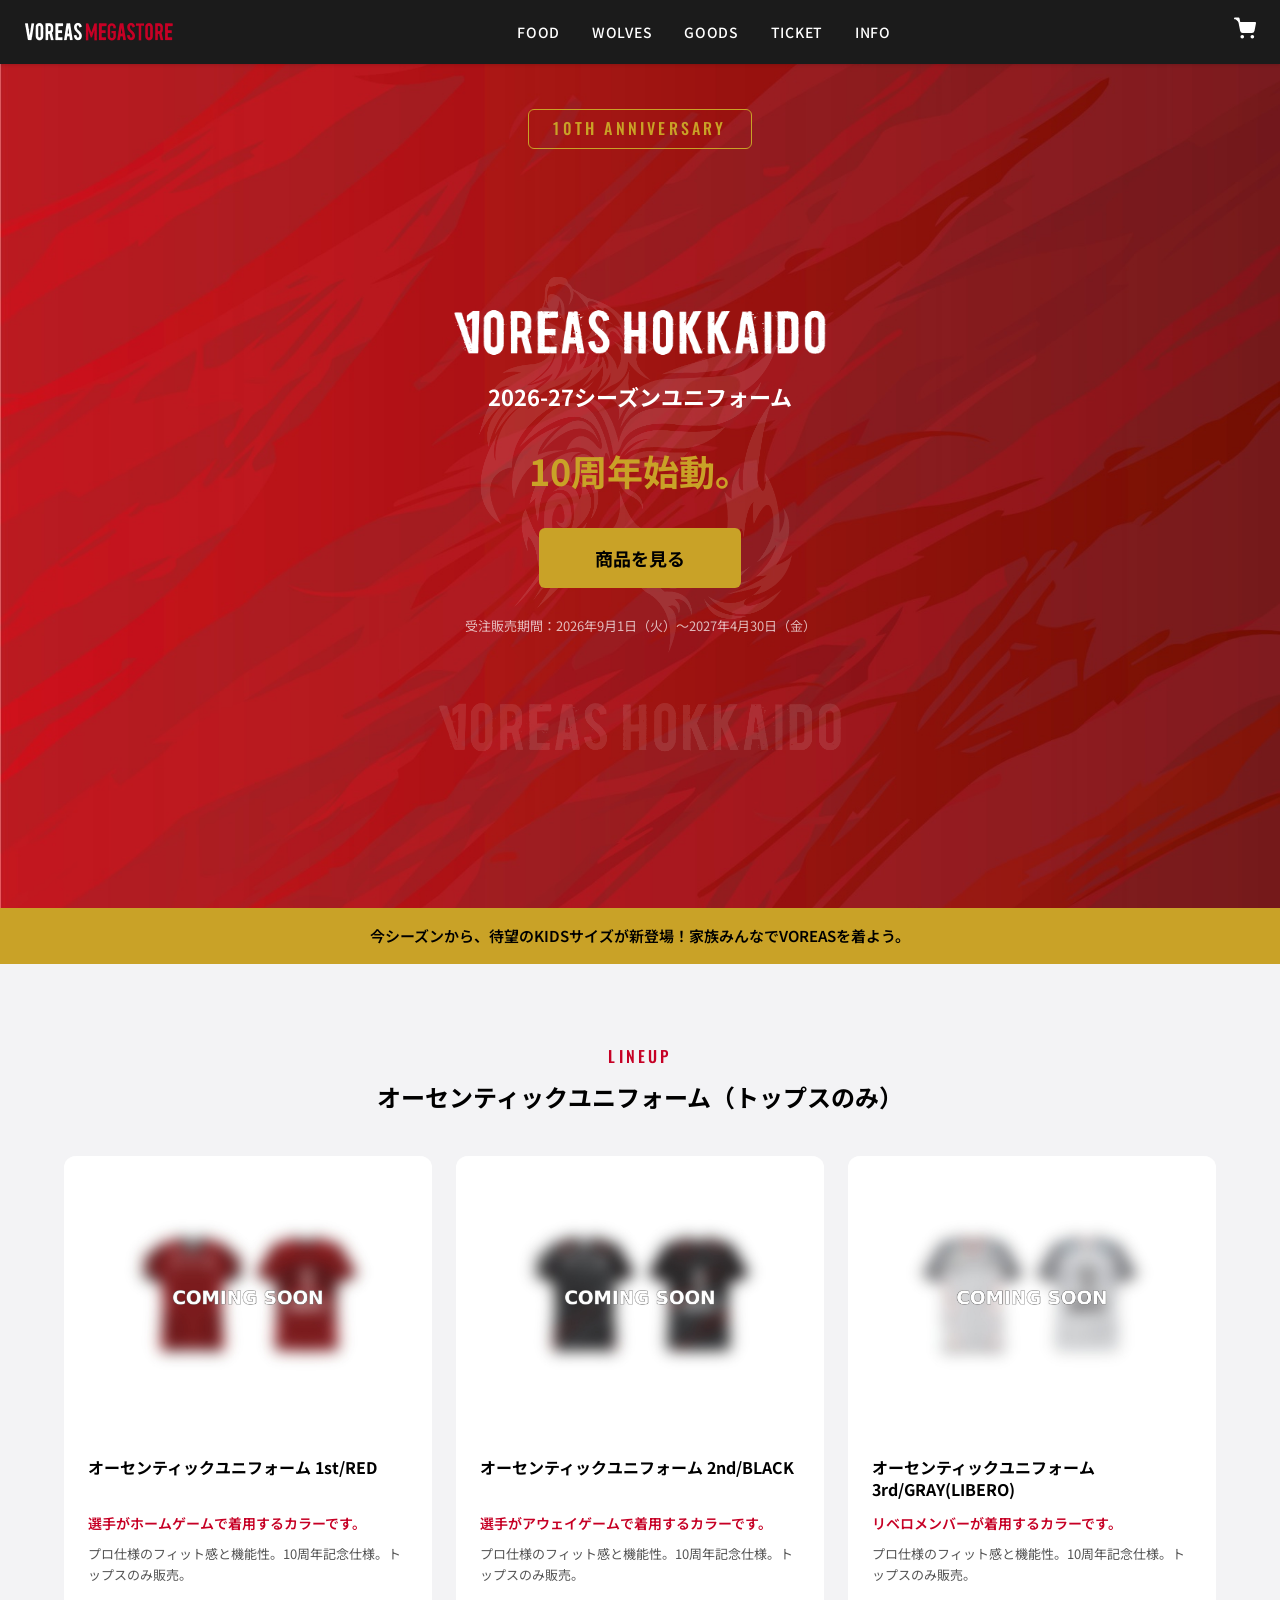
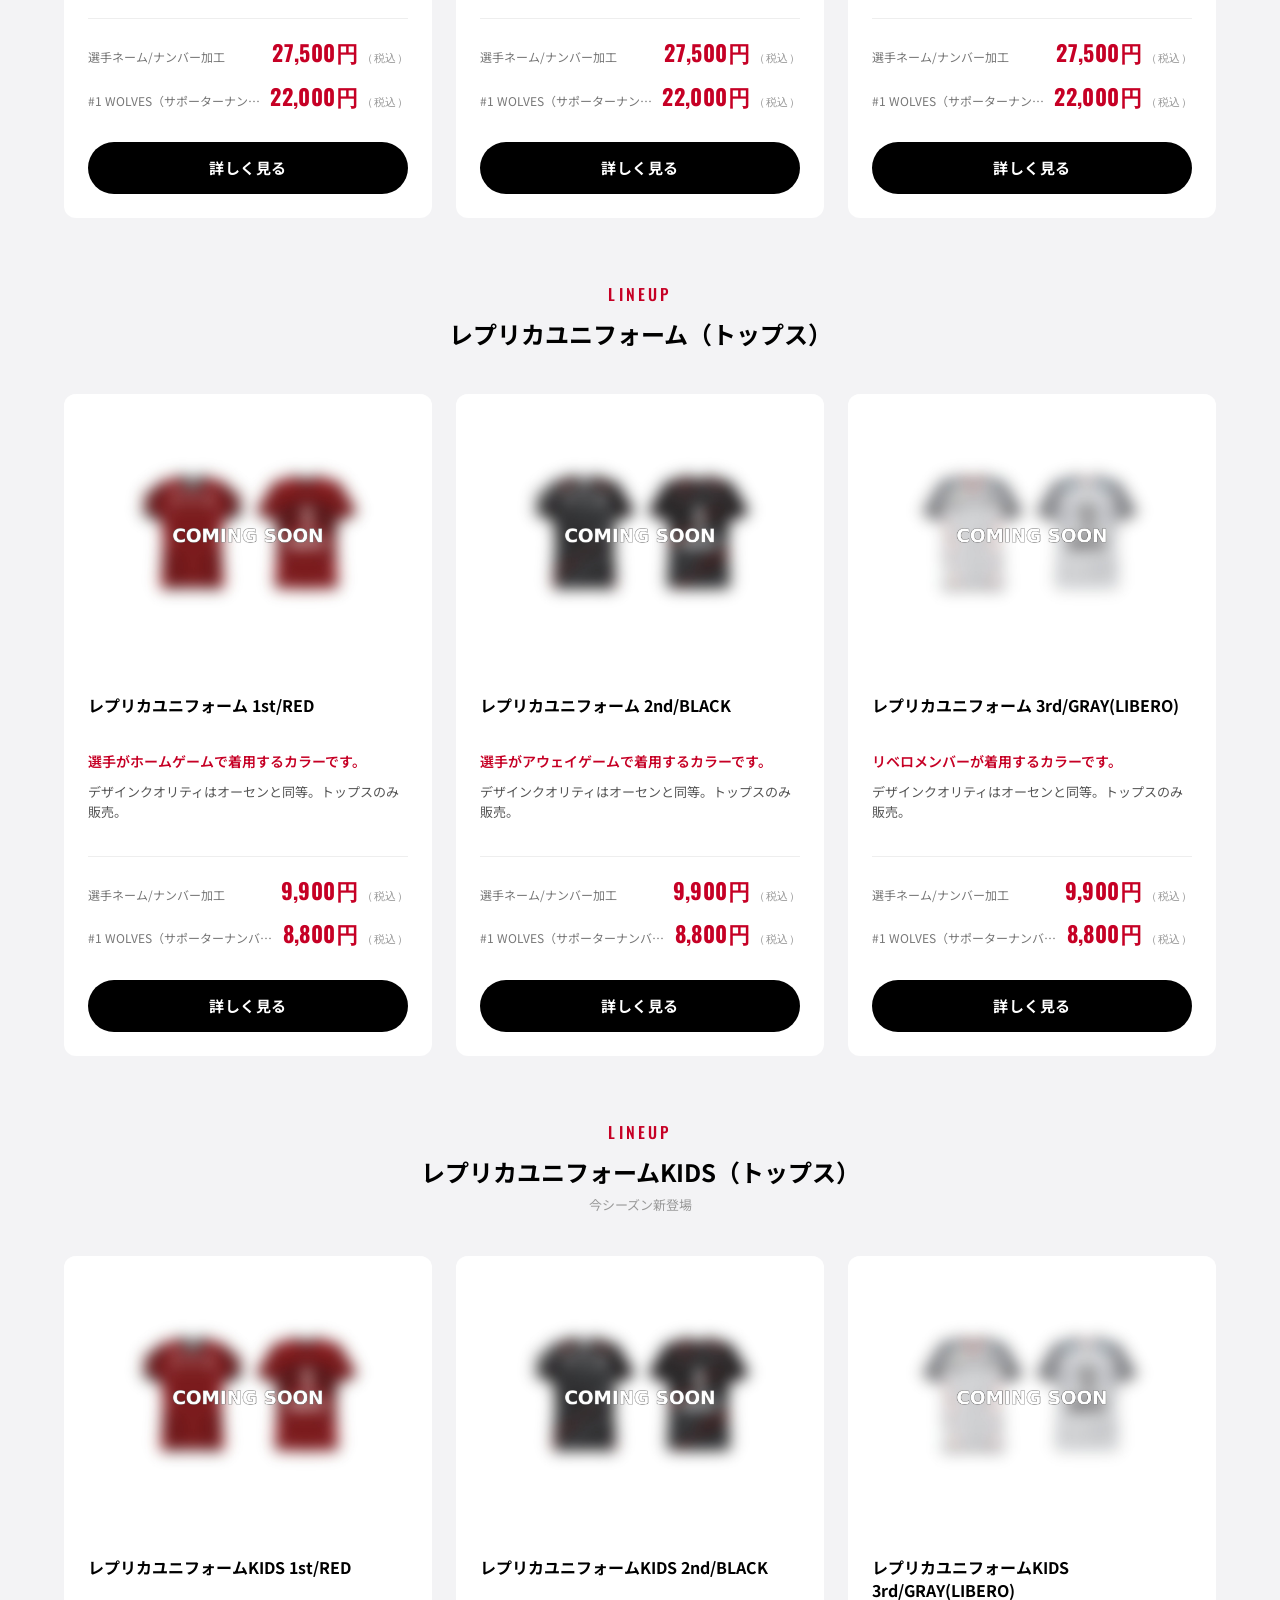
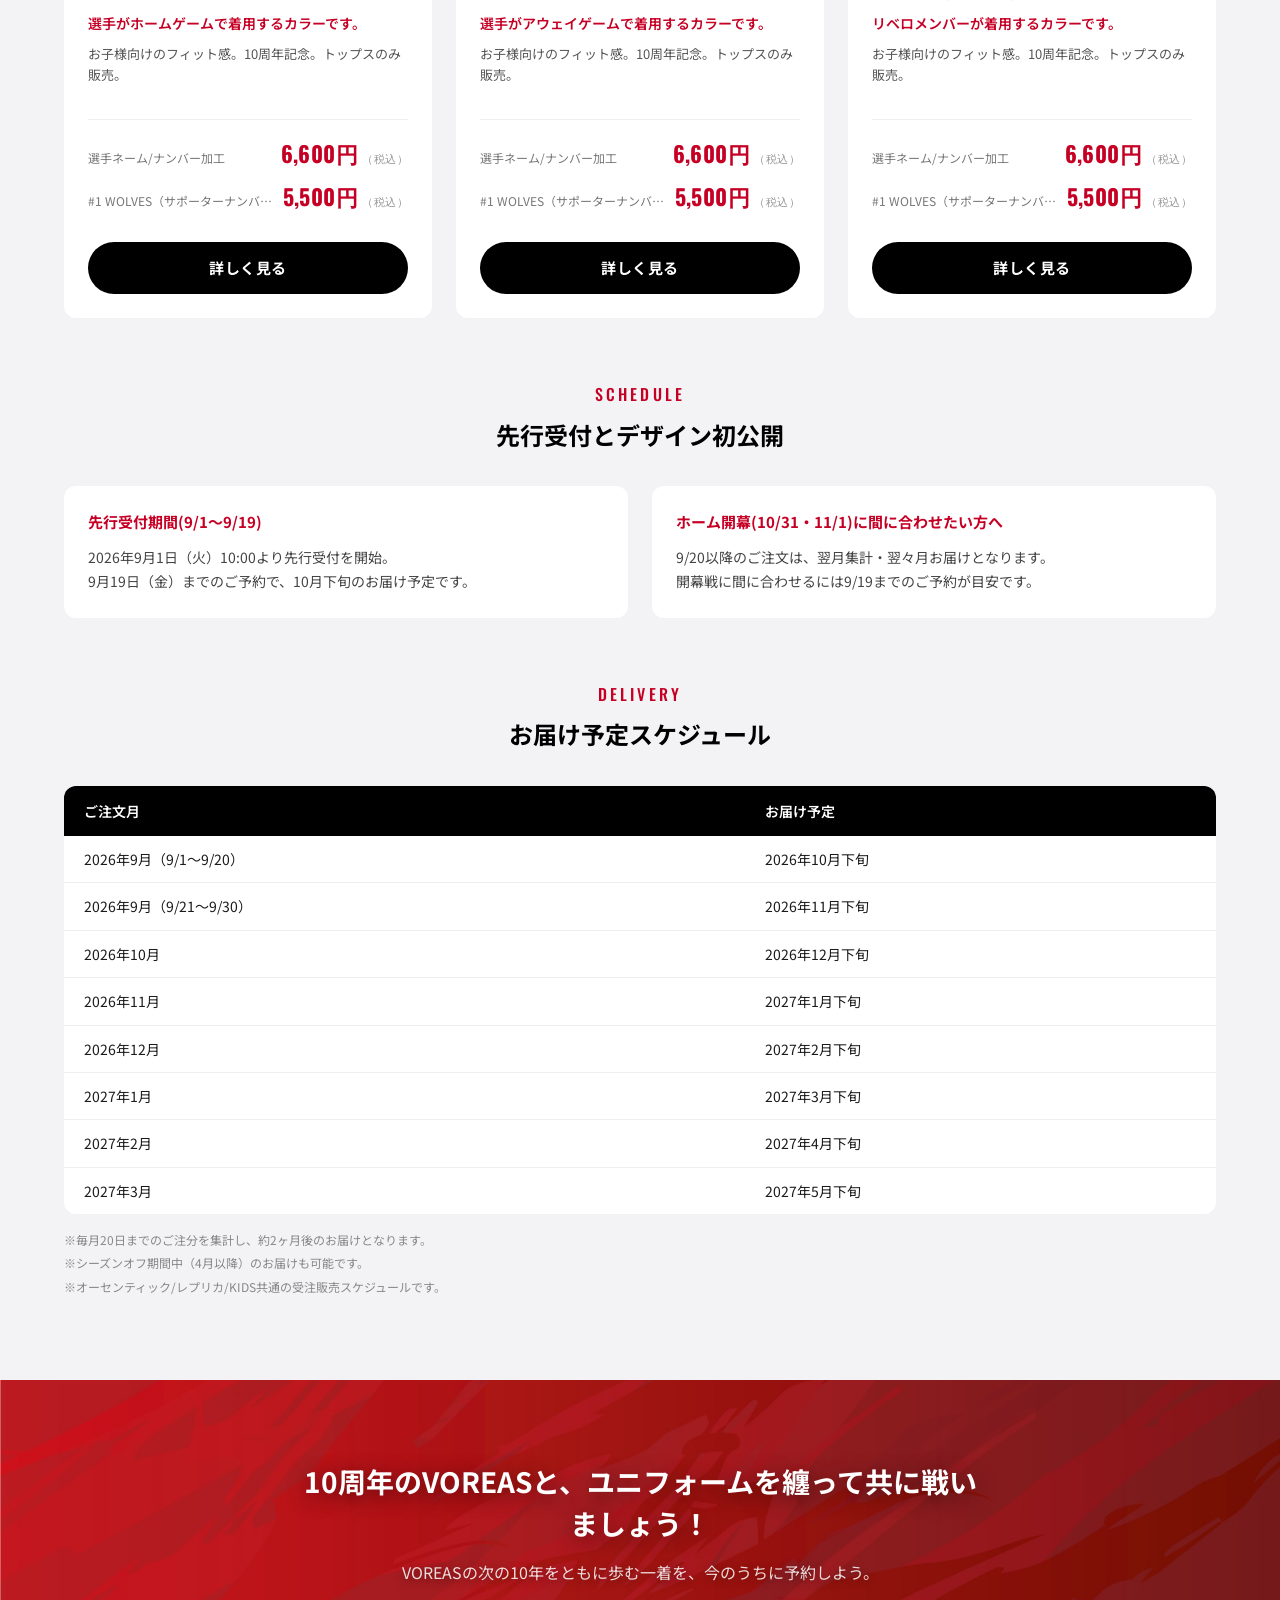
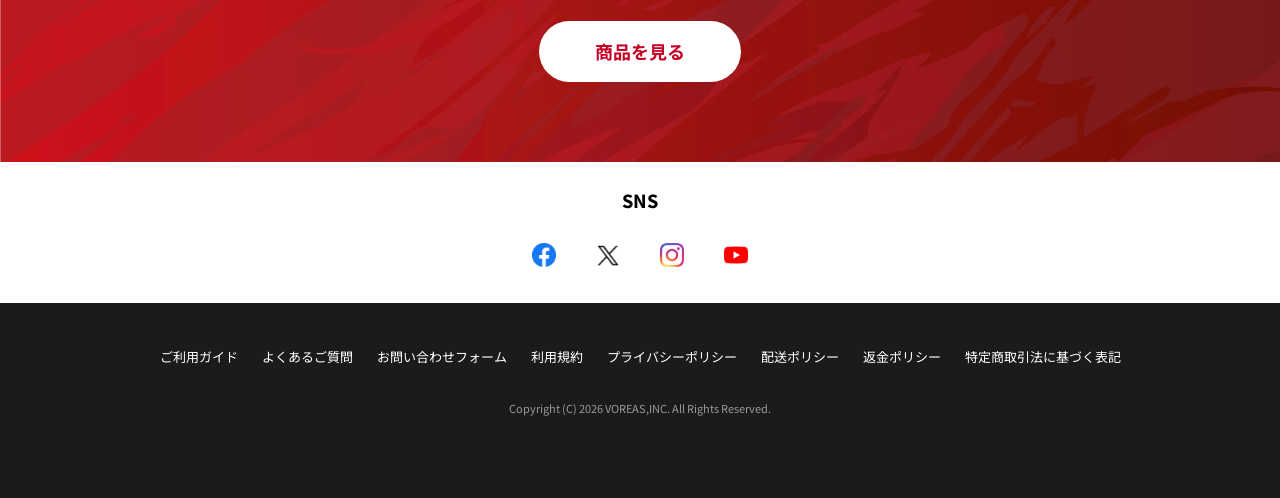
==== index.html @ 93edf955 "fix: お問い合わせフォーム link → voreas-contact.pages.dev/contact" ====
<!DOCTYPE html>
<html lang="ja">
<head>
  <meta charset="UTF-8">
  <meta name="viewport" content="width=device-width, initial-scale=1.0">
  <title>VOREAS MEGA STORE</title>
  <meta name="description" content="VOREAS MEGA STORE — ヴォレアス北海道公式オンラインストア">
  <link rel="stylesheet" href="css/style-v2.css?v=2">
  <link rel="preconnect" href="https://fonts.googleapis.com">
  <link rel="preconnect" href="https://fonts.gstatic.com" crossorigin>
  <link href="https://fonts.googleapis.com/css2?family=Noto+Sans+JP:wght@400;500;700&family=Oswald:wght@500;700&display=swap" rel="stylesheet">
  <link rel="icon" href="images/voreas-favicon.png" type="image/png">
</head>
<body>

  <!-- ========== Header ========== -->
  <header class="site-header">
    <div class="site-header__logo">
      <a href="/"><img src="images/logo.png" alt="VOREAS MEGA STORE"></a>
    </div>

    <nav>
      <ul class="site-nav" id="siteNav">
        <!-- Shopifyストアのリンク（後で自社ストアURLに変更） -->
        <li><a href="#" class="site-nav__link">FOOD</a></li>
        <li><a href="#" class="site-nav__link">WOLVES</a></li>
        <li><a href="#" class="site-nav__link">GOODS</a></li>
        <li><a href="https://ticket-v.jp/teams/?id=479" class="site-nav__link" target="_blank" rel="noopener">TICKET</a></li>
        <li><a href="https://voreas.co.jp/" class="site-nav__link" target="_blank" rel="noopener">INFO</a></li>
      </ul>
    </nav>

    <div class="site-header__icons">
      <!-- カート -->
      <a href="/cart.html" class="site-header__icon" aria-label="カート">
        <svg width="22px" height="23px" viewBox="0 0 24 24" xmlns="http://www.w3.org/2000/svg" fill="none" stroke="#ffffff" stroke-width="2" stroke-linecap="round" stroke-linejoin="round">
          <circle cx="9" cy="21" r="1"></circle>
          <circle cx="20" cy="21" r="1"></circle>
          <path d="M1 1h4l2.68 13.39a2 2 0 0 0 2 1.61h9.72a2 2 0 0 0 2-1.61L23 6H6"></path>
        </svg>
        <span class="cart-count" id="cartCountBadge" style="display:none;">0</span>
      </a>
    </div>

    <button class="mobile-nav-toggle" onclick="document.getElementById('siteNav').classList.toggle('open')" aria-label="メニュー">
      <span></span><span></span><span></span>
    </button>
  </header>

  <!-- ========== Main Content ========== -->
  <main>

    <!-- Section 0: First View Hero — 2026-27 Season (Send LP structure, VOREAS branding) -->
    <section class="lp-hero">
      <div class="lp-hero__bg"></div>
      <div class="lp-hero__logo-area">
        <div class="lp-hero__anniversary">10TH ANNIVERSARY</div>
        <h1 class="lp-hero__title"><img src="images/voreas-10th-type.png" alt="VOREAS HOKKAIDO" style="width: 38vw; height: auto; max-width: 760px; display: block; margin: 0 auto; margin-bottom: -12vw;"></h1>
      </div>
      <div class="lp-hero__text-area">
        <p class="lp-hero__season">2026-27シーズンユニフォーム</p>
        <p class="lp-hero__gold">10周年始動。</p>
        <a href="/#ec-section" class="lp-hero__btn">商品を見る</a>
        <p class="lp-hero__note">受注販売期間：2026年9月1日（火）〜2027年4月30日（金）</p>
      </div>
      <div class="lp-hero__band">
        今シーズンから、待望のKIDSサイズが新登場！家族みんなでVOREASを着よう。
      </div>
    </section>

    <!-- Section 0.5: EC — LINEUP (Send LP structure recreated) -->
    <section class="ec-section" id="ec-section">
      <div class="page-width">
        <!-- Authentic Uniforms -->
        <div class="ec-block">
          <div class="ec-block__label">LINEUP</div>
          <h2 class="ec-block__title">オーセンティックユニフォーム（トップスのみ）</h2>
          <div class="ec-grid">
            <div class="ec-card">
              <div class="ec-card__badge">1st / RED</div>
              <div class="ec-card__image" style="background-image: url('images/products/uniform-2026-27-red.jpg'); background-size: cover; background-position: center;"></div>
              <div class="ec-card__body">
                <h3 class="ec-card__name">オーセンティックユニフォーム 1st/RED</h3>
                <p class="ec-card__accent">選手がホームゲームで着用するカラーです。</p>
                <p class="ec-card__desc">プロ仕様のフィット感と機能性。10周年記念仕様。トップスのみ販売。</p>
                <div class="ec-card__prices">
                  <div class="ec-card__price-row"><span class="ec-card__price-label">選手ネーム/ナンバー加工</span><span class="ec-card__price-value">27,500円</span></div>
                  <div class="ec-card__price-row"><span class="ec-card__price-label">#1 WOLVES（サポーターナンバー）</span><span class="ec-card__price-value">22,000円</span></div>
                </div>
                <a href="product-authentic-home.html" class="ec-card__btn">詳しく見る</a>
              </div>
            </div>
            <div class="ec-card">
              <div class="ec-card__badge">2nd / BLACK</div>
              <div class="ec-card__image" style="background-image: url('images/products/uniform-2026-27-black.jpg'); background-size: cover; background-position: center;"></div>
              <div class="ec-card__body">
                <h3 class="ec-card__name">オーセンティックユニフォーム 2nd/BLACK</h3>
                <p class="ec-card__accent">選手がアウェイゲームで着用するカラーです。</p>
                <p class="ec-card__desc">プロ仕様のフィット感と機能性。10周年記念仕様。トップスのみ販売。</p>
                <div class="ec-card__prices">
                  <div class="ec-card__price-row"><span class="ec-card__price-label">選手ネーム/ナンバー加工</span><span class="ec-card__price-value">27,500円</span></div>
                  <div class="ec-card__price-row"><span class="ec-card__price-label">#1 WOLVES（サポーターナンバー）</span><span class="ec-card__price-value">22,000円</span></div>
                </div>
                <a href="product-authentic-away.html" class="ec-card__btn">詳しく見る</a>
              </div>
            </div>
            <div class="ec-card">
              <div class="ec-card__badge">3rd / GRAY(LIBERO)</div>
              <div class="ec-card__image" style="background-image: url('images/products/uniform-2026-27-gray.jpg'); background-size: cover; background-position: center;"></div>
              <div class="ec-card__body">
                <h3 class="ec-card__name">オーセンティックユニフォーム 3rd/GRAY(LIBERO)</h3>
                <p class="ec-card__accent">リベロメンバーが着用するカラーです。</p>
                <p class="ec-card__desc">プロ仕様のフィット感と機能性。10周年記念仕様。トップスのみ販売。</p>
                <div class="ec-card__prices">
                  <div class="ec-card__price-row"><span class="ec-card__price-label">選手ネーム/ナンバー加工</span><span class="ec-card__price-value">27,500円</span></div>
                  <div class="ec-card__price-row"><span class="ec-card__price-label">#1 WOLVES（サポーターナンバー）</span><span class="ec-card__price-value">22,000円</span></div>
                </div>
                <a href="product-authentic-libero.html" class="ec-card__btn">詳しく見る</a>
              </div>
            </div>
          </div>
        </div>

        <!-- Replica Uniforms -->
        <div class="ec-block">
          <div class="ec-block__label">LINEUP</div>
          <h2 class="ec-block__title">レプリカユニフォーム（トップス）</h2>
          <div class="ec-grid">
            <div class="ec-card">
              <div class="ec-card__badge">1st / RED</div>
              <div class="ec-card__image" style="background-image: url('images/products/uniform-2026-27-red.jpg'); background-size: cover; background-position: center;"></div>
              <div class="ec-card__body">
                <h3 class="ec-card__name">レプリカユニフォーム 1st/RED</h3>
                <p class="ec-card__accent">選手がホームゲームで着用するカラーです。</p>
                <p class="ec-card__desc">デザインクオリティはオーセンと同等。トップスのみ販売。</p>
                <div class="ec-card__prices">
                  <div class="ec-card__price-row"><span class="ec-card__price-label">選手ネーム/ナンバー加工</span><span class="ec-card__price-value">9,900円</span></div>
                  <div class="ec-card__price-row"><span class="ec-card__price-label">#1 WOLVES（サポーターナンバー）</span><span class="ec-card__price-value">8,800円</span></div>
                </div>
                <a href="product-replica-home.html" class="ec-card__btn">詳しく見る</a>
              </div>
            </div>
            <div class="ec-card">
              <div class="ec-card__badge">2nd / BLACK</div>
              <div class="ec-card__image" style="background-image: url('images/products/uniform-2026-27-black.jpg'); background-size: cover; background-position: center;"></div>
              <div class="ec-card__body">
                <h3 class="ec-card__name">レプリカユニフォーム 2nd/BLACK</h3>
                <p class="ec-card__accent">選手がアウェイゲームで着用するカラーです。</p>
                <p class="ec-card__desc">デザインクオリティはオーセンと同等。トップスのみ販売。</p>
                <div class="ec-card__prices">
                  <div class="ec-card__price-row"><span class="ec-card__price-label">選手ネーム/ナンバー加工</span><span class="ec-card__price-value">9,900円</span></div>
                  <div class="ec-card__price-row"><span class="ec-card__price-label">#1 WOLVES（サポーターナンバー）</span><span class="ec-card__price-value">8,800円</span></div>
                </div>
                <a href="product-replica-away.html" class="ec-card__btn">詳しく見る</a>
              </div>
            </div>
            <div class="ec-card">
              <div class="ec-card__badge">3rd / GRAY(LIBERO)</div>
              <div class="ec-card__image" style="background-image: url('images/products/uniform-2026-27-gray.jpg'); background-size: cover; background-position: center;"></div>
              <div class="ec-card__body">
                <h3 class="ec-card__name">レプリカユニフォーム 3rd/GRAY(LIBERO)</h3>
                <p class="ec-card__accent">リベロメンバーが着用するカラーです。</p>
                <p class="ec-card__desc">デザインクオリティはオーセンと同等。トップスのみ販売。</p>
                <div class="ec-card__prices">
                  <div class="ec-card__price-row"><span class="ec-card__price-label">選手ネーム/ナンバー加工</span><span class="ec-card__price-value">9,900円</span></div>
                  <div class="ec-card__price-row"><span class="ec-card__price-label">#1 WOLVES（サポーターナンバー）</span><span class="ec-card__price-value">8,800円</span></div>
                </div>
                <a href="product-replica-libero.html" class="ec-card__btn">詳しく見る</a>
              </div>
            </div>
          </div>
        </div>

        <!-- Kids Replica Uniforms -->
        <div class="ec-block">
          <div class="ec-block__label">LINEUP</div>
          <h2 class="ec-block__title">レプリカユニフォームKIDS（トップス）</h2>
          <p class="ec-block__sub">今シーズン新登場</p>
          <div class="ec-grid">
            <div class="ec-card">
              <div class="ec-card__badge">1st / RED</div>
              <div class="ec-card__image" style="background-image: url('images/products/uniform-2026-27-red.jpg'); background-size: cover; background-position: center;"></div>
              <div class="ec-card__body">
                <h3 class="ec-card__name">レプリカユニフォームKIDS 1st/RED</h3>
                <p class="ec-card__accent">選手がホームゲームで着用するカラーです。</p>
                <p class="ec-card__desc">お子様向けのフィット感。10周年記念。トップスのみ販売。</p>
                <div class="ec-card__prices">
                  <div class="ec-card__price-row"><span class="ec-card__price-label">選手ネーム/ナンバー加工</span><span class="ec-card__price-value">6,600円</span></div>
                  <div class="ec-card__price-row"><span class="ec-card__price-label">#1 WOLVES（サポーターナンバー）</span><span class="ec-card__price-value">5,500円</span></div>
                </div>
                <a href="product-kids-home.html" class="ec-card__btn">詳しく見る</a>
              </div>
            </div>
            <div class="ec-card">
              <div class="ec-card__badge">2nd / BLACK</div>
              <div class="ec-card__image" style="background-image: url('images/products/uniform-2026-27-black.jpg'); background-size: cover; background-position: center;"></div>
              <div class="ec-card__body">
                <h3 class="ec-card__name">レプリカユニフォームKIDS 2nd/BLACK</h3>
                <p class="ec-card__accent">選手がアウェイゲームで着用するカラーです。</p>
                <p class="ec-card__desc">お子様向けのフィット感。10周年記念。トップスのみ販売。</p>
                <div class="ec-card__prices">
                  <div class="ec-card__price-row"><span class="ec-card__price-label">選手ネーム/ナンバー加工</span><span class="ec-card__price-value">6,600円</span></div>
                  <div class="ec-card__price-row"><span class="ec-card__price-label">#1 WOLVES（サポーターナンバー）</span><span class="ec-card__price-value">5,500円</span></div>
                </div>
                <a href="product-kids-away.html" class="ec-card__btn">詳しく見る</a>
              </div>
            </div>
            <div class="ec-card">
              <div class="ec-card__badge">3rd / GRAY(LIBERO)</div>
              <div class="ec-card__image" style="background-image: url('images/products/uniform-2026-27-gray.jpg'); background-size: cover; background-position: center;"></div>
              <div class="ec-card__body">
                <h3 class="ec-card__name">レプリカユニフォームKIDS 3rd/GRAY(LIBERO)</h3>
                <p class="ec-card__accent">リベロメンバーが着用するカラーです。</p>
                <p class="ec-card__desc">お子様向けのフィット感。10周年記念。トップスのみ販売。</p>
                <div class="ec-card__prices">
                  <div class="ec-card__price-row"><span class="ec-card__price-label">選手ネーム/ナンバー加工</span><span class="ec-card__price-value">6,600円</span></div>
                  <div class="ec-card__price-row"><span class="ec-card__price-label">#1 WOLVES（サポーターナンバー）</span><span class="ec-card__price-value">5,500円</span></div>
                </div>
                <a href="product-kids-libero.html" class="ec-card__btn">詳しく見る</a>
              </div>
            </div>
          </div>
        </div>

        <!-- Schedule Section -->
        <div class="ec-block">
          <div class="ec-block__label">SCHEDULE</div>
          <h2 class="ec-block__title">先行受付とデザイン初公開</h2>
          <div class="ec-schedule">
            <div class="ec-schedule__col">
              <h3 class="ec-schedule__heading">先行受付期間(9/1〜9/19)</h3>
              <p>2026年9月1日（火）10:00より先行受付を開始。<br>9月19日（金）までのご予約で、10月下旬のお届け予定です。</p>
            </div>
            <div class="ec-schedule__col">
              <h3 class="ec-schedule__heading">ホーム開幕(10/31・11/1)に間に合わせたい方へ</h3>
              <p>9/20以降のご注文は、翌月集計・翌々月お届けとなります。<br>開幕戦に間に合わせるには9/19までのご予約が目安です。</p>
            </div>
          </div>
        </div>

        <!-- Delivery Schedule -->
        <div class="ec-block">
          <div class="ec-block__label">DELIVERY</div>
          <h2 class="ec-block__title">お届け予定スケジュール</h2>
          <table class="ec-table">
            <thead>
              <tr><th>ご注文月</th><th>お届け予定</th></tr>
            </thead>
            <tbody>
              <tr><td>2026年9月（9/1〜9/20）</td><td>2026年10月下旬</td></tr>
              <tr><td>2026年9月（9/21〜9/30）</td><td>2026年11月下旬</td></tr>
              <tr><td>2026年10月</td><td>2026年12月下旬</td></tr>
              <tr><td>2026年11月</td><td>2027年1月下旬</td></tr>
              <tr><td>2026年12月</td><td>2027年2月下旬</td></tr>
              <tr><td>2027年1月</td><td>2027年3月下旬</td></tr>
              <tr><td>2027年2月</td><td>2027年4月下旬</td></tr>
              <tr><td>2027年3月</td><td>2027年5月下旬</td></tr>
            </tbody>
          </table>
          <div class="ec-table__notes">
            <p>※毎月20日までのご注分を集計し、約2ヶ月後のお届けとなります。</p>
            <p>※シーズンオフ期間中（4月以降）のお届けも可能です。</p>
            <p>※オーセンティック/レプリカ/KIDS共通の受注販売スケジュールです。</p>
          </div>
        </div>

      </div>
    </section>

    <!-- Section 0.6: Final CTA -->
    <section class="lp-cta">
      <div class="lp-cta__content">
        <h2 class="lp-cta__title">10周年のVOREASと、ユニフォームを纏って共に戦いましょう！</h2>
        <p class="lp-cta__subtitle">VOREASの次の10年をともに歩む一着を、今のうちに予約しよう。</p>
        <a href="/#ec-section" class="lp-cta__btn">商品を見る</a>
      </div>
    </section>

  <!-- ========== Footer ========== -->
  <footer class="site-footer">

    <!-- SNS -->
    <div class="site-footer__sns">
      <div class="site-footer__sns-title">SNS</div>
      <ul class="site-footer__sns-icons">
        <li><a href="https://www.facebook.com/voreas.hokkaido/" target="_blank" rel="noopener"><img src="images/icon-fb.png" alt="Facebook"></a></li>
        <li><a href="https://twitter.com/voreas_official" target="_blank" rel="noopener"><img src="images/icon-twitter.png" alt="Twitter"></a></li>
        <li><a href="https://www.instagram.com/voreas_official/" target="_blank" rel="noopener"><img src="images/icon-instagram.png" alt="Instagram"></a></li>
        <li><a href="https://www.youtube.com/channel/UCXegE460iKkJ6v40Y41inRA" target="_blank" rel="noopener"><img src="images/icon-youtube.png" alt="YouTube"></a></li>
      </ul>
    </div>

    <!-- Links + Copyright -->
    <div class="site-footer__main">
      <ul class="site-footer__links">
        <li><a href="https://voreas-megastore.moala.live/pages/userguide" target="_blank" rel="noopener">ご利用ガイド</a></li>
        <li><a href="https://voreas-megastore.moala.live/pages/faq" target="_blank" rel="noopener">よくあるご質問</a></li>
        <li><a href="https://voreas-contact.pages.dev/contact" target="_blank" rel="noopener">お問い合わせフォーム</a></li>
        <li><a href="https://voreas-megastore.moala.live/policies/terms-of-service" target="_blank" rel="noopener">利用規約</a></li>
        <li><a href="https://voreas-megastore.moala.live/policies/privacy-policy" target="_blank" rel="noopener">プライバシーポリシー</a></li>
        <li><a href="https://voreas-megastore.moala.live/policies/shipping-policy" target="_blank" rel="noopener">配送ポリシー</a></li>
        <li><a href="https://voreas-megastore.moala.live/policies/refund-policy" target="_blank" rel="noopener">返金ポリシー</a></li>
        <li><a href="https://voreas-megastore.moala.live/policies/legal-notice" target="_blank" rel="noopener">特定商取引法に基づく表記</a></li>
      </ul>
      <div class="site-footer__copyright">
        Copyright (C) 2026 VOREAS,INC. All Rights Reserved.
      </div>
    </div>

  </footer>

  <script src="js/cart-badge.js"></script>
</body>
</html>
---- css/style-v2.css ----
/* VOREAS MEGA STORE — Static Reproduction */
/* Based on original Shopify theme layout */

:root {
  --color-bg-dark: #1b1b1b;
  --color-bg-white: #ffffff;
  --color-text: #1b1b1b;
  --color-text-light: #ffffff;
  --color-accent: #295FCC;
  --voreas-red: #c60025;
  --voreas-dark-red: #8f0010;
  --voreas-black: #000000;
  --voreas-gold: #C9A227;
  --voreas-dark: #32373c;
  --voreas-bg: #f3f3f5;
  --font-jp: 'Noto Sans JP', 'Helvetica Neue', 'ヒラギノ角ゴ ProN W3', Hiragino Kaku Gothic ProN, Arial, 'メイリオ', Meiryo, sans-serif;
  --font-en: 'Oswald', sans-serif;
  --font-family: var(--font-jp);
  --page-width: 1200px;
}

* {
  margin: 0;
  padding: 0;
  box-sizing: border-box;
}

body {
  font-family: var(--font-family);
  color: var(--color-text);
  background-color: var(--color-bg-white);
  line-height: 1.6;
  -webkit-font-smoothing: antialiased;
}

img {
  max-width: 100%;
  height: auto;
  display: block;
}

a {
  text-decoration: none;
  color: inherit;
}

/* ========== Header ========== */
.site-header {
  background-color: var(--color-bg-dark);
  box-shadow: 0 1px 3px rgba(0,0,0,0.15);
  display: flex;
  align-items: center;
  justify-content: space-between;
  padding: 0 24px;
  height: 64px;
  position: sticky;
  top: 0;
  z-index: 100;
}

.site-header__logo img {
  height: 40px;
  width: auto;
}

.site-nav {
  display: flex;
  gap: 32px;
  list-style: none;
}

.site-nav__link {
  color: var(--color-text-light);
  font-size: 14px;
  font-weight: 500;
  letter-spacing: 0.05em;
  transition: opacity 0.2s;
}

.site-nav__link:hover {
  opacity: 0.7;
}

.site-header__icons {
  display: flex;
  gap: 16px;
  align-items: center;
}

.site-header__icon {
  position: relative;
}

.site-header__icons svg {
  fill: var(--color-text-light);
}

.cart-count {
  position: absolute;
  top: -8px;
  right: -8px;
  background: var(--voreas-red);
  color: #fff;
  font-size: 11px;
  font-weight: 700;
  min-width: 18px;
  height: 18px;
  border-radius: 9px;
  display: flex;
  align-items: center;
  justify-content: center;
  padding: 0 5px;
  line-height: 1;
  font-family: var(--font-en, 'Oswald', sans-serif);
}

/* Mobile header */
.mobile-nav-toggle {
  display: none;
  background: none;
  border: none;
  cursor: pointer;
}

.mobile-nav-toggle span {
  display: block;
  width: 24px;
  height: 2px;
  background: #fff;
  margin: 5px 0;
  transition: 0.3s;
}

/* ========== LP Hero — 2026-27 Season (Send LP structure, VOREAS branding) ========== */
.lp-hero {
  position: relative;
  width: 100%;
  min-height: 100vh;
  display: flex;
  flex-direction: column;
  align-items: center;
  overflow: hidden;
  background: var(--voreas-black);
}

.lp-hero__bg {
  position: absolute;
  inset: 0;
  background: url('/images/season-motif-bg.jpg') center center / cover no-repeat;
  z-index: 0;
}

/* Wolf mark + VOREAS HOKKAIDO watermark as one set */
.lp-hero__bg::before {
  content: '';
  position: absolute;
  top: 50%;
  left: 50%;
  transform: translate(-50%, -50%);
  width: 47vw;
  height: 47vw;
  max-width: 940px;
  background: url('/images/voreas-10th-mark.png') center center / contain no-repeat;
  opacity: 0.1;
  z-index: 1;
  pointer-events: none;
}

@media (max-width: 768px) {
  .lp-hero__bg::before {
    width: 60vw;
    height: 60vw;
    max-width: none;
  }
}

.lp-hero__logo-area {
  position: relative;
  z-index: 2;
  text-align: center;
  padding: 5vh 24px 0;
  display: flex;
  flex-direction: column;
  align-items: center;
  gap: 8px;
  flex-shrink: 0;
}

.lp-hero__text-area {
  position: relative;
  z-index: 2;
  text-align: center;
  color: #ffffff;
  flex: 1;
  display: flex;
  flex-direction: column;
  align-items: center;
  justify-content: flex-start;
  gap: 24px;
  padding: 24px 24px 0;
}

.lp-hero__anniversary {
  font-family: var(--font-en);
  font-size: 16px;
  font-weight: 500;
  letter-spacing: 0.2em;
  color: var(--voreas-gold);
  border: 1px solid var(--voreas-gold);
  border-radius: 6px;
  padding: 6px 24px;
  margin-bottom: 4px;
}

.lp-hero__title {
  font-family: var(--font-en);
  font-size: 64px;
  font-weight: 700;
  letter-spacing: 0.05em;
  line-height: 1;
  margin-bottom: 4px;
  text-shadow: 0 4px 20px rgba(0,0,0,0.5);
  text-align: center;
}

.lp-hero__title img {
  display: block;
  margin: 0 auto;
}

.lp-hero__season {
  font-size: 22px;
  font-weight: 700;
  margin-bottom: 4px;
}

.lp-hero__gold {
  font-size: 36px;
  font-weight: 700;
  color: var(--voreas-gold);
  margin-bottom: 4px;
}

.lp-hero__btn {
  display: inline-block;
  padding: 16px 56px;
  background: var(--voreas-gold);
  color: var(--voreas-black);
  font-size: 18px;
  font-weight: 700;
  border: none;
  border-radius: 6px;
  transition: opacity 0.2s, transform 0.1s;
  cursor: pointer;
  margin-bottom: 4px;
}

.lp-hero__btn:hover {
  opacity: 0.85;
  transform: translateY(-2px);
}

.lp-hero__note {
  font-size: 13px;
  color: rgba(255,255,255,0.7);
}

.lp-hero__band {
  position: relative;
  z-index: 3;
  width: 100%;
  flex-shrink: 0;
  background: var(--voreas-gold);
  color: var(--voreas-black);
  text-align: center;
  padding: 16px 24px;
  font-size: 15px;
  font-weight: 600;
}

@media (max-width: 768px) {
  .lp-hero {
    min-height: 70vh;
  }
  .lp-hero__title {
    font-size: 36px;
  }
  .lp-hero__season {
    font-size: 16px;
  }
  .lp-hero__gold {
    font-size: 24px;
  }
  .lp-hero__btn {
    padding: 12px 36px;
    font-size: 15px;
  }
  .lp-hero__band {
    font-size: 13px;
    padding: 12px 16px;
  }
}

/* ========== EC Section — Send LP structure recreated ========== */
.ec-section {
  background-color: var(--voreas-bg);
  padding: 80px 0;
}

.ec-block {
  margin-bottom: 64px;
}

.ec-block:last-child {
  margin-bottom: 0;
}

.ec-block__label {
  font-family: var(--font-en);
  font-size: 16px;
  font-weight: 500;
  letter-spacing: 0.2em;
  color: var(--voreas-red);
  text-align: center;
  margin-bottom: 8px;
}

.ec-block__title {
  font-size: 24px;
  font-weight: 700;
  color: var(--voreas-black);
  text-align: center;
  margin-bottom: 4px;
}

.ec-block__sub {
  font-size: 13px;
  color: #999;
  text-align: center;
  margin-bottom: 32px;
}

.ec-grid {
  display: grid;
  grid-template-columns: repeat(3, 1fr);
  gap: 24px;
  margin-top: 40px;
  align-items: stretch;
}

.ec-card {
  background: #ffffff;
  border-radius: 12px;
  overflow: hidden;
  display: flex;
  flex-direction: column;
  transition: box-shadow 0.2s, transform 0.2s;
}

.ec-card:hover {
  box-shadow: 0 8px 24px rgba(0,0,0,0.1);
  transform: translateY(-4px);
}

.ec-card__badge {
  position: absolute;
  top: 12px;
  left: 12px;
  background: var(--voreas-red);
  color: #ffffff;
  font-size: 12px;
  font-weight: 600;
  padding: 4px 14px;
  border-radius: 999px;
  z-index: 1;
  letter-spacing: 0.05em;
}

.ec-card__image {
  width: 100%;
  aspect-ratio: 4 / 3;
  position: relative;
  background-size: cover;
  background-position: center;
}

.ec-card__image[data-color="#c60025"] {
  background-image: url('/images/products/uniform-2026-27-red.jpg');
}

.ec-card__image[data-color="#000000"] {
  background-image: url('/images/products/uniform-2026-27-black.jpg');
}

.ec-card__image[data-color="#9ca3af"] {
  background-image: url('/images/products/uniform-2026-27-gray.jpg');
}

.ec-card__body {
  padding: 24px;
  display: flex;
  flex-direction: column;
  flex: 1;
}

.ec-card__name {
  font-size: 16px;
  font-weight: 700;
  margin-bottom: 12px;
  color: var(--voreas-black);
  line-height: 1.4;
  min-height: 2.8em;
  display: -webkit-box;
  -webkit-line-clamp: 2;
  -webkit-box-orient: vertical;
  overflow: hidden;
}

.ec-card__accent {
  font-size: 14px;
  color: var(--voreas-red);
  margin-bottom: 10px;
  font-weight: 600;
  line-height: 1.5;
}

.ec-card__desc {
  font-size: 13px;
  color: #555;
  line-height: 1.6;
  margin-bottom: 20px;
  display: -webkit-box;
  -webkit-line-clamp: 2;
  -webkit-box-orient: vertical;
  overflow: hidden;
  min-height: 4.2em;
}

.ec-card__prices {
  margin-bottom: 20px;
  padding-top: 16px;
  border-top: 1px solid #eee;
}

.ec-card__price-row {
  display: flex;
  justify-content: space-between;
  align-items: baseline;
  margin-bottom: 8px;
}

.ec-card__price-label {
  font-size: 12px;
  color: #777;
  white-space: nowrap;
  overflow: hidden;
  text-overflow: ellipsis;
}

.ec-card__price-value {
  font-size: 22px;
  font-weight: 800;
  color: var(--voreas-red);
  font-family: var(--font-en);
  letter-spacing: 0.02em;
  white-space: nowrap;
}

.ec-card__price-value::after {
  content: '（税込）';
  font-size: 11px;
  font-weight: 400;
  color: #999;
  margin-left: 4px;
  white-space: nowrap;
}

.ec-card__btn {
  display: block;
  width: 100%;
  padding: 14px;
  background: var(--voreas-black);
  color: #ffffff;
  font-size: 15px;
  font-weight: 700;
  text-align: center;
  border: none;
  border-radius: 999px;
  margin-top: auto;
  transition: background 0.2s;
  cursor: pointer;
  letter-spacing: 0.03em;
}

.ec-card__btn:hover {
  background: url("/images/season-motif-bg.jpg") center center / cover no-repeat;
}

/* Schedule */
.ec-schedule {
  display: grid;
  grid-template-columns: 1fr 1fr;
  gap: 24px;
  margin-top: 32px;
}

.ec-schedule__col {
  background: #ffffff;
  border-radius: 12px;
  padding: 24px;
}

.ec-schedule__heading {
  font-size: 15px;
  font-weight: 700;
  color: var(--voreas-red);
  margin-bottom: 12px;
}

.ec-schedule__col p {
  font-size: 14px;
  color: #444;
  line-height: 1.7;
}

/* Delivery Table */
.ec-table {
  width: 100%;
  border-collapse: collapse;
  margin-top: 32px;
  background: #ffffff;
  border-radius: 12px;
  overflow: hidden;
}

.ec-table th {
  background: var(--voreas-black);
  color: #ffffff;
  padding: 14px 20px;
  font-size: 14px;
  font-weight: 600;
  text-align: left;
}

.ec-table td {
  padding: 12px 20px;
  font-size: 14px;
  border-bottom: 1px solid #eee;
}

.ec-table tr:last-child td {
  border-bottom: none;
}

.ec-table__notes {
  margin-top: 16px;
}

.ec-table__notes p {
  font-size: 12px;
  color: #888;
  margin-bottom: 4px;
}

@media (max-width: 768px) {
  .ec-grid {
    grid-template-columns: 1fr;
  }
  .ec-schedule {
    grid-template-columns: 1fr;
  }
  .ec-block__title {
    font-size: 18px;
  }
}

/* ========== LP Final CTA ========== */
.lp-cta {
  background: url("/images/season-motif-bg.jpg") center center / cover no-repeat;
  padding: 80px 24px;
}

.lp-cta__content {
  max-width: 700px;
  margin: 0 auto;
  text-align: center;
}

.lp-cta__title {
  font-size: 28px;
  font-weight: 700;
  color: #ffffff;
  margin-bottom: 16px;
  text-shadow: 0 4px 20px rgba(0,0,0,0.5);
  line-height: 1.5;
}

.lp-cta__subtitle {
  font-size: 16px;
  color: rgba(255,255,255,0.85);
  margin-bottom: 36px;
  text-shadow: 0 2px 10px rgba(0,0,0,0.4);
}

.lp-cta__btn {
  display: inline-block;
  padding: 16px 56px;
  background: #ffffff;
  color: var(--voreas-red);
  font-size: 18px;
  font-weight: 700;
  border: none;
  border-radius: 999px;
  transition: opacity 0.2s, transform 0.1s;
  cursor: pointer;
}

.lp-cta__btn:hover {
  opacity: 0.9;
  transform: translateY(-2px);
}

@media (max-width: 768px) {
  .lp-cta__title {
    font-size: 20px;
  }
  .lp-cta__subtitle {
    font-size: 14px;
  }
  .lp-cta__btn {
    padding: 12px 36px;
    font-size: 15px;
  }
}

/* ========== Page Width Container ========== */
.page-width {
  max-width: var(--page-width);
  margin: 0 auto;
  padding: 0 24px;
}

/* ========== Feature Columns Section ========== */
.feature-columns {
  padding: 60px 0;
}

.feature-columns .grid {
  display: grid;
  grid-template-columns: 1fr 1fr;
  gap: 40px;
}

.feature-column {
  text-align: left;
}

.feature-column__image {
  width: 100%;
  margin-bottom: 20px;
  overflow: hidden;
}

.feature-column__image img {
  width: 100%;
  border-radius: 4px;
}

.feature-column h3 {
  font-size: 20px;
  font-weight: 600;
  margin-bottom: 12px;
  color: var(--color-text);
}

.feature-column p {
  font-size: 15px;
  color: #333;
  margin-bottom: 20px;
  line-height: 1.8;
}

/* ========== Buttons ========== */
.btn {
  display: inline-block;
  padding: 14px 32px;
  border-radius: 32px;
  font-size: 16px;
  font-family: var(--font-family);
  font-weight: 500;
  text-align: center;
  transition: opacity 0.2s, transform 0.1s;
  cursor: pointer;
  border: none;
}

.btn:hover {
  opacity: 0.85;
}

.btn:active {
  transform: scale(0.98);
}

.btn--primary {
  background-color: var(--color-accent);
  color: var(--color-text-light);
  width: 247px;
  padding-top: 18px;
  padding-bottom: 18px;
  height: 64px;
  line-height: 32px;
}

.btn--secondary {
  background-color: transparent;
  color: var(--color-text);
  border: 1px solid #ccc;
  font-size: 14px;
  padding: 10px 24px;
}

.btn--secondary:hover {
  border-color: var(--color-text);
  opacity: 1;
}

/* ========== Hero Sections ========== */
.hero-section {
  position: relative;
  width: 100%;
  min-height: 500px;
  display: flex;
  align-items: center;
  justify-content: center;
  overflow: hidden;
}

.hero-section__bg {
  position: absolute;
  inset: 0;
  background-size: cover;
  background-position: center;
  z-index: 0;
}

.hero-section__overlay {
  position: absolute;
  inset: 0;
  background: rgba(0, 0, 0, 0.35);
  z-index: 1;
}

.hero-section__content {
  position: relative;
  z-index: 2;
  text-align: center;
  color: var(--color-text-light);
  padding: 60px 24px;
  max-width: var(--page-width);
}

.hero-section__title {
  font-size: 36px;
  font-weight: 700;
  margin-bottom: 20px;
  letter-spacing: 0.02em;
  text-shadow: 0 2px 8px rgba(0,0,0,0.3);
}

.hero-section__subtitle {
  font-size: 16px;
  line-height: 1.8;
  margin-bottom: 28px;
  max-width: 700px;
  margin-left: auto;
  margin-right: auto;
  text-shadow: 0 1px 4px rgba(0,0,0,0.3);
}

.hero-section__btn {
  background-color: var(--color-accent);
  color: var(--color-text-light);
}

/* ========== Blog/News Section ========== */
.news-section {
  background-color: #FAFAFA;
  border: 1px solid #F2F2F2;
  margin-bottom: 0;
  padding: 40px 0;
}

.news-section h2 {
  text-align: center;
  font-size: 24px;
  font-weight: 700;
  margin-bottom: 24px;
}

.news-list {
  list-style: none;
}

.news-item {
  padding: 12px 0;
  border-bottom: 1px solid #eee;
}

.news-item__date {
  font-size: 14px;
  color: #888;
  margin-right: 16px;
}

.news-item__link {
  color: var(--color-text);
  font-size: 15px;
}

.news-item__link:hover {
  color: var(--color-accent);
}

/* ========== Footer ========== */
.site-footer {
  background-color: var(--color-bg-dark);
  color: var(--color-text-light);
}

.site-footer__sns {
  background-color: var(--color-bg-white);
  text-align: center;
  padding: 24px 0;
}

.site-footer__sns-title {
  color: #000;
  font-size: 18px;
  font-weight: 800;
  margin-bottom: 16px;
}

.site-footer__sns-icons {
  display: flex;
  justify-content: center;
  gap: 16px;
  list-style: none;
}

.site-footer__sns-icons img {
  width: 48px;
  height: 48px;
  transition: opacity 0.2s;
}

.site-footer__sns-icons a:hover img {
  opacity: 0.7;
}

.site-footer__main {
  padding: 40px 24px;
  text-align: center;
}

.site-footer__links {
  display: flex;
  justify-content: center;
  flex-wrap: wrap;
  gap: 24px;
  list-style: none;
  margin-bottom: 32px;
}

.site-footer__links a {
  color: var(--color-text-light);
  font-size: 13px;
  transition: opacity 0.2s;
}

.site-footer__links a:hover {
  opacity: 0.7;
}

.site-footer__copyright {
  font-size: 11px;
  color: #999;
  text-align: center;
  padding-bottom: 40px;
}

/* ========== Responsive ========== */
@media (max-width: 768px) {
  .site-nav {
    display: none;
    position: absolute;
    top: 64px;
    left: 0;
    right: 0;
    background: var(--color-bg-dark);
    flex-direction: column;
    gap: 0;
    padding: 0;
  }

  .site-nav.open {
    display: flex;
  }

  .site-nav li {
    border-bottom: 1px solid #333;
  }

  .site-nav__link {
    display: block;
    padding: 16px 24px;
  }

  .mobile-nav-toggle {
    display: block;
  }

  .feature-columns .grid {
    grid-template-columns: 1fr;
    gap: 32px;
  }

  .hero-section {
    min-height: 350px;
  }

  .hero-section__title {
    font-size: 24px;
  }

  .hero-section__subtitle {
    font-size: 14px;
  }

  .btn--primary {
    width: 100%;
    max-width: 280px;
  }

  .site-footer__links {
    gap: 16px;
  }
}
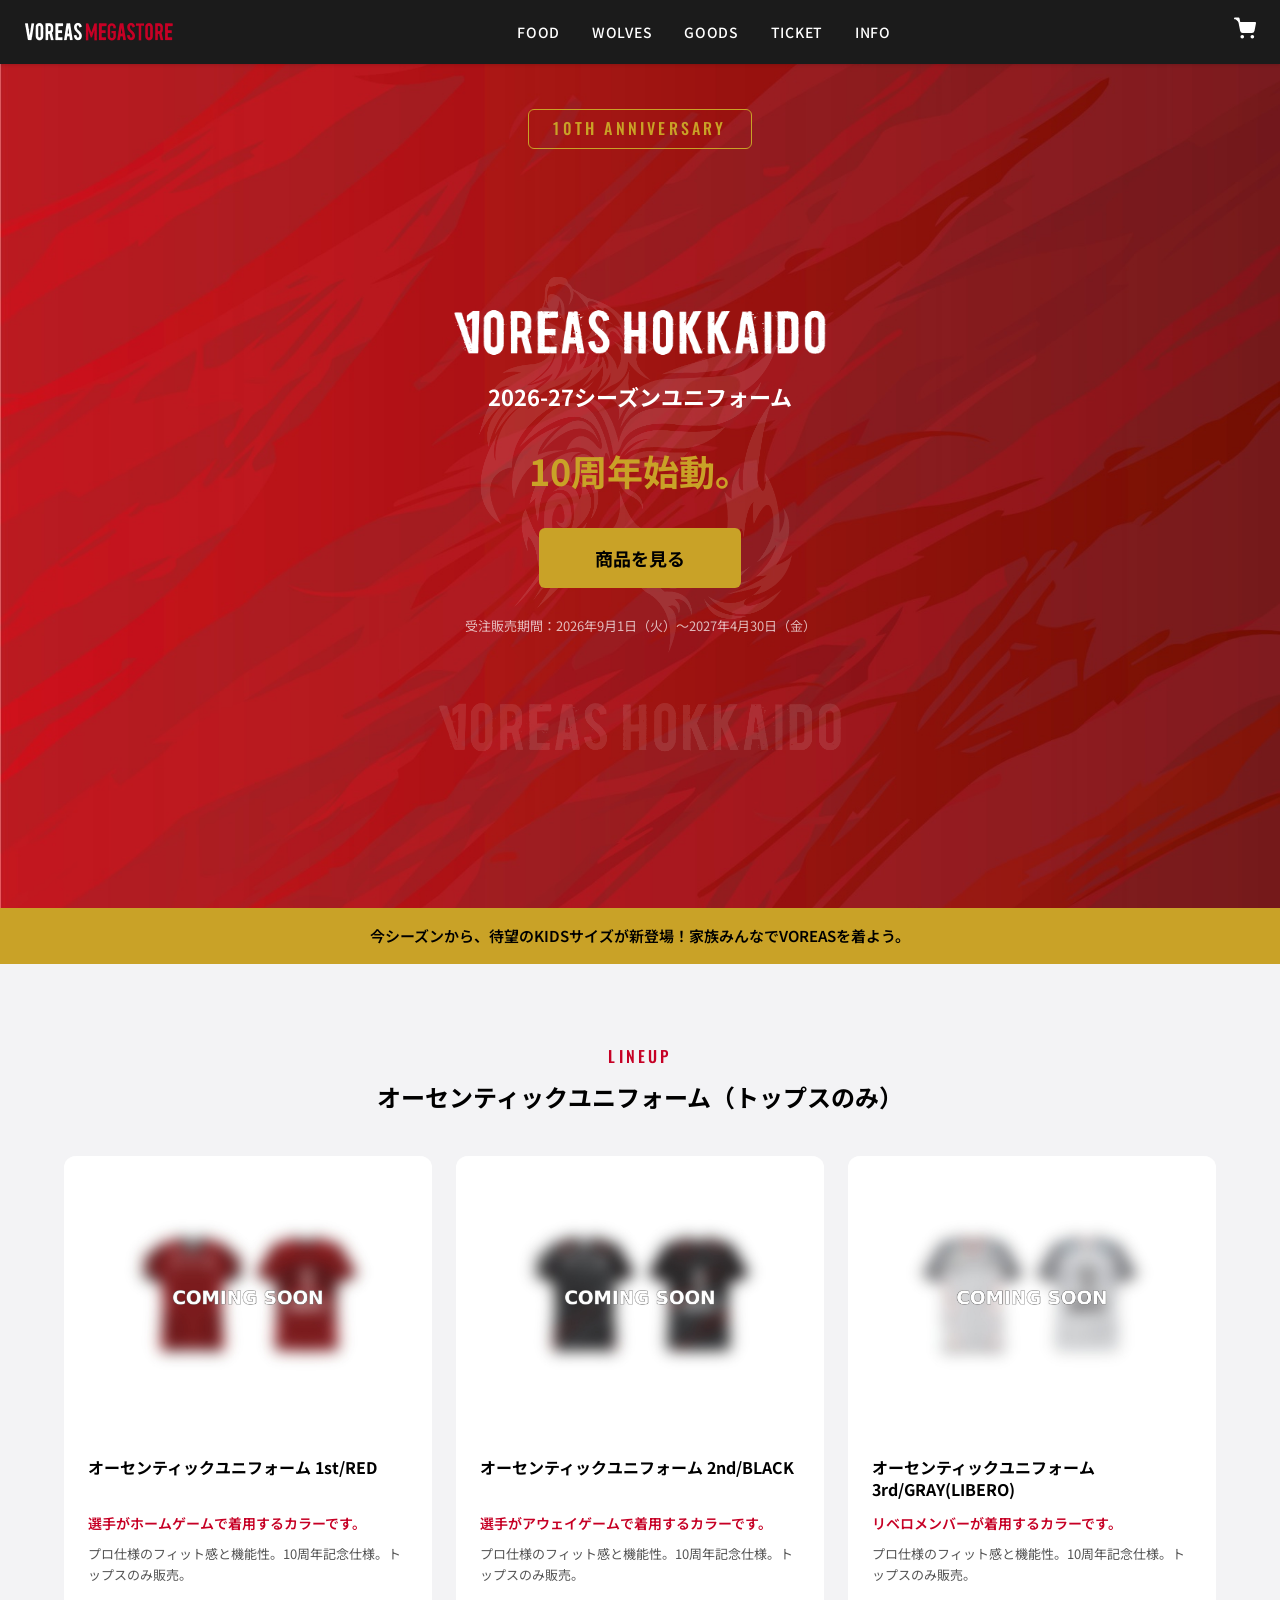
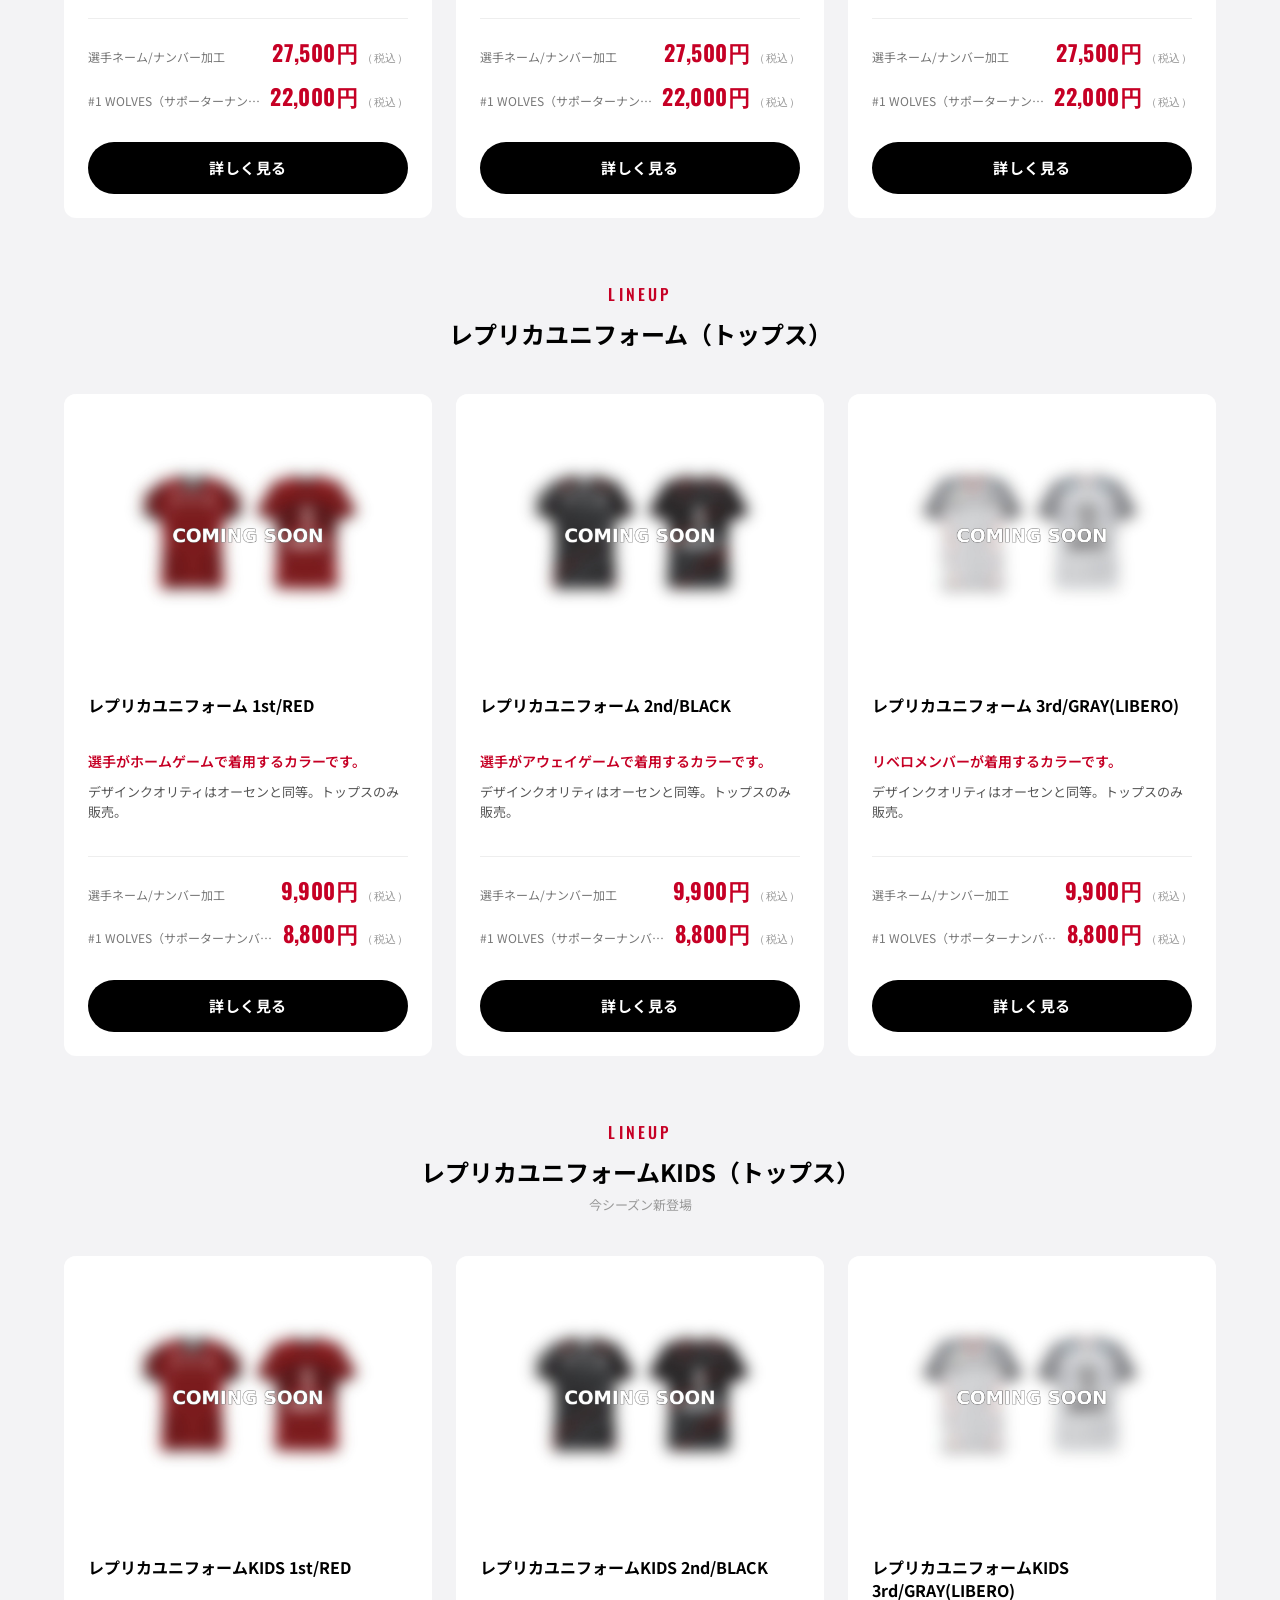
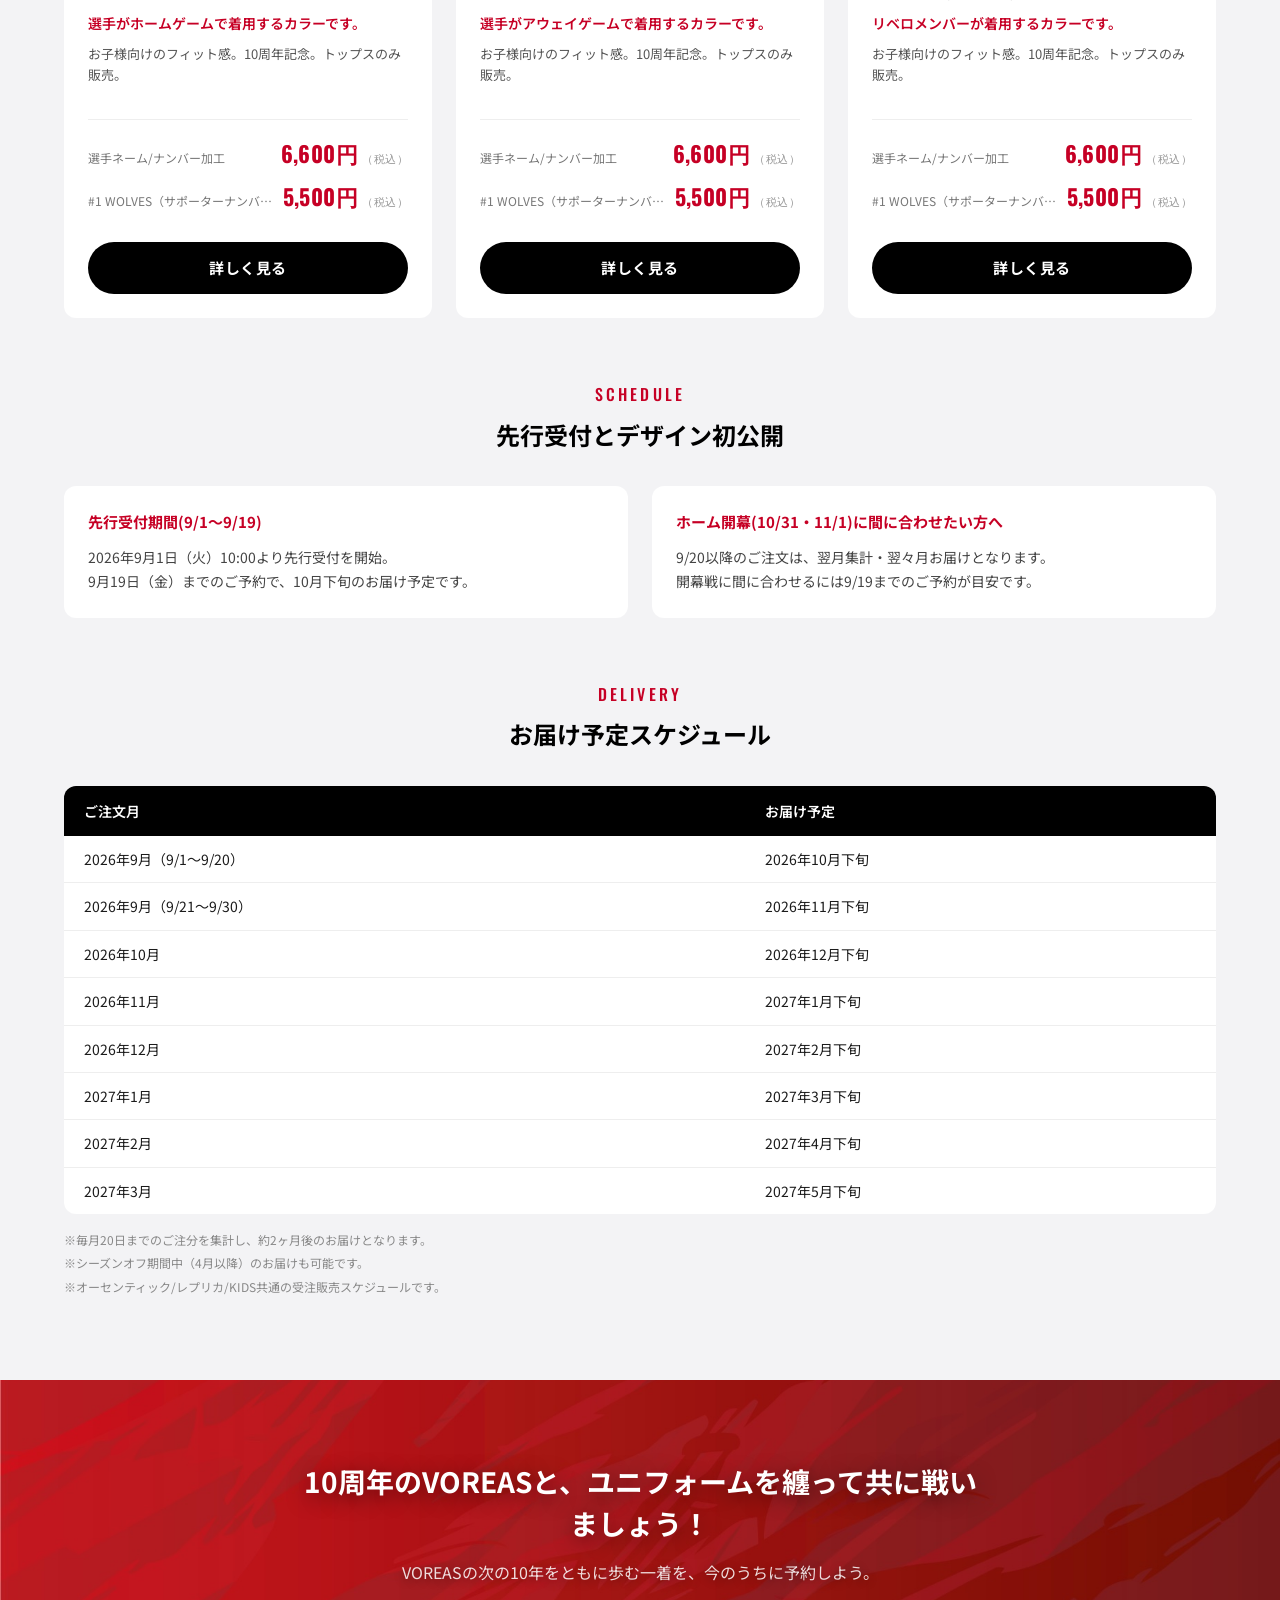
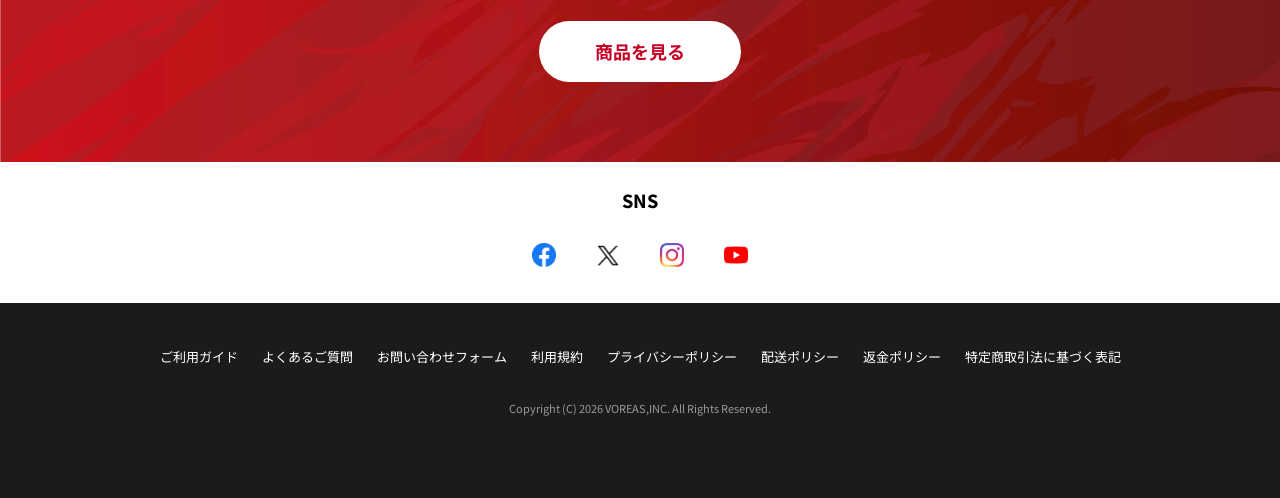
==== commit 2e012b1b: "fix: Mobile-only CSS fixes — enlarge VOREAS HOKKAIDO, line breaks, scroll animations - VOREAS HOKKAI" ====
--- a/index.html
+++ b/index.html
@@ -64,7 +64,7 @@
         <p class="lp-hero__note">受注販売期間：2026年9月1日（火）〜2027年4月30日（金）</p>
       </div>
       <div class="lp-hero__band">
-        今シーズンから、待望のKIDSサイズが新登場！家族みんなでVOREASを着よう。
+        今シーズンから、待望のKIDSサイズが新登場！<br class="sp-only">家族みんなでVOREASを着よう。
       </div>
     </section>
 
@@ -74,7 +74,7 @@
         <!-- Authentic Uniforms -->
         <div class="ec-block">
           <div class="ec-block__label">LINEUP</div>
-          <h2 class="ec-block__title">オーセンティックユニフォーム（トップスのみ）</h2>
+          <h2 class="ec-block__title">オーセンティックユニフォーム<br class="sp-only">（トップスのみ）</h2>
           <div class="ec-grid">
             <div class="ec-card">
               <div class="ec-card__badge">1st / RED</div>
@@ -270,7 +270,7 @@
     <!-- Section 0.6: Final CTA -->
     <section class="lp-cta">
       <div class="lp-cta__content">
-        <h2 class="lp-cta__title">10周年のVOREASと、ユニフォームを纏って共に戦いましょう！</h2>
+        <h2 class="lp-cta__title">10周年のVOREASと、ユニフォームを<br class="sp-only">纏って共に戦いましょう！</h2>
         <p class="lp-cta__subtitle">VOREASの次の10年をともに歩む一着を、今のうちに予約しよう。</p>
         <a href="/#ec-section" class="lp-cta__btn">商品を見る</a>
       </div>
@@ -310,5 +310,31 @@
   </footer>
 
   <script src="js/cart-badge.js"></script>
+  <script>
+  // Mobile-only scroll animations via IntersectionObserver
+  (function() {
+    if (window.matchMedia('(min-width: 769px)').matches) return;
+
+    var targets = document.querySelectorAll(
+      '.ec-card, .ec-block__label, .ec-block__title, .lp-cta__content, .feature-columns__col'
+    );
+
+    if (!('IntersectionObserver' in window) || !targets.length) {
+      targets.forEach(function(el) { el.style.opacity = '1'; });
+      return;
+    }
+
+    var observer = new IntersectionObserver(function(entries) {
+      entries.forEach(function(entry) {
+        if (entry.isIntersecting) {
+          entry.target.classList.add('is-visible');
+          observer.unobserve(entry.target);
+        }
+      });
+    }, { threshold: 0.15, rootMargin: '0px 0px -50px 0px' });
+
+    targets.forEach(function(el) { observer.observe(el); });
+  })();
+  </script>
 </body>
 </html>
--- a/css/style-v2.css
+++ b/css/style-v2.css
@@ -946,3 +946,167 @@
     gap: 16px;
   }
 }
+
+/* ========== SP-only line breaks (hidden on PC) ========== */
+.sp-only {
+  display: none;
+}
+
+/* ========== Mobile-only fixes & animations ========== */
+@media (max-width: 768px) {
+  /* Show SP-only <br> tags */
+  .sp-only {
+    display: inline;
+  }
+
+  /* 1. VOREAS HOKKAIDO image — enlarge from 38vw to 80vw */
+  .lp-hero__title img {
+    width: 80vw !important;
+    margin-bottom: -8vw !important;
+  }
+
+  /* 2. KIDS band — line break after 新登場！ + better spacing */
+  .lp-hero__band {
+    font-size: 13px;
+    padding: 14px 20px;
+    line-height: 1.8;
+    word-break: keep-all;
+  }
+
+  /* 3. EC block title — line break with smaller parenthetical */
+  .ec-block__title {
+    font-size: 20px;
+    line-height: 1.6;
+  }
+
+  /* 4. CTA title — line break + natural wrapping */
+  .lp-cta__title {
+    font-size: 22px;
+    line-height: 1.7;
+    word-break: keep-all;
+  }
+
+  .lp-cta__subtitle {
+    font-size: 14px;
+    line-height: 1.8;
+  }
+
+  /* 5. Scroll animations — fade-in-up for cards and sections */
+  .ec-card {
+    opacity: 0;
+    transform: translateY(30px);
+    transition: opacity 0.6s ease-out, transform 0.6s ease-out;
+  }
+
+  .ec-card.is-visible {
+    opacity: 1;
+    transform: translateY(0);
+  }
+
+  .ec-block__label,
+  .ec-block__title {
+    opacity: 0;
+    transform: translateY(20px);
+    transition: opacity 0.5s ease-out, transform 0.5s ease-out;
+  }
+
+  .ec-block__label.is-visible,
+  .ec-block__title.is-visible {
+    opacity: 1;
+    transform: translateY(0);
+  }
+
+  .lp-hero__text-area > * {
+    opacity: 0;
+    transform: translateY(20px);
+    animation: heroFadeIn 0.8s ease-out forwards;
+  }
+
+  .lp-hero__text-area > *:nth-child(1) { animation-delay: 0.2s; }
+  .lp-hero__text-area > *:nth-child(2) { animation-delay: 0.4s; }
+  .lp-hero__text-area > *:nth-child(3) { animation-delay: 0.6s; }
+  .lp-hero__text-area > *:nth-child(4) { animation-delay: 0.8s; }
+
+  .lp-hero__anniversary {
+    opacity: 0;
+    animation: heroFadeIn 0.8s ease-out 0.1s forwards;
+  }
+
+  .lp-cta__content > * {
+    opacity: 0;
+    transform: translateY(20px);
+    transition: opacity 0.6s ease-out, transform 0.6s ease-out;
+  }
+
+  .lp-cta__content.is-visible > *:nth-child(1) {
+    opacity: 1;
+    transform: translateY(0);
+    transition-delay: 0.1s;
+  }
+
+  .lp-cta__content.is-visible > *:nth-child(2) {
+    opacity: 1;
+    transform: translateY(0);
+    transition-delay: 0.3s;
+  }
+
+  .lp-cta__content.is-visible > *:nth-child(3) {
+    opacity: 1;
+    transform: translateY(0);
+    transition-delay: 0.5s;
+  }
+
+  /* Hero band slide-up animation */
+  .lp-hero__band {
+    opacity: 0;
+    transform: translateY(100%);
+    animation: bandSlideUp 0.8s ease-out 1s forwards;
+  }
+
+  /* Feature columns fade-in */
+  .feature-columns__col {
+    opacity: 0;
+    transform: translateY(30px);
+    transition: opacity 0.6s ease-out, transform 0.6s ease-out;
+  }
+
+  .feature-columns__col.is-visible {
+    opacity: 1;
+    transform: translateY(0);
+  }
+
+  /* Hero button pulse */
+  .lp-hero__btn {
+    animation: btnPulse 2s ease-in-out 1.5s infinite;
+  }
+}
+
+/* ========== Keyframes (mobile animations) ========== */
+@keyframes heroFadeIn {
+  to {
+    opacity: 1;
+    transform: translateY(0);
+  }
+}
+
+@keyframes bandSlideUp {
+  to {
+    opacity: 1;
+    transform: translateY(0);
+  }
+}
+
+@keyframes btnPulse {
+  0%, 100% {
+    transform: scale(1);
+  }
+  50% {
+    transform: scale(1.03);
+  }
+}
+
+/* ========== IntersectionObserver scroll animation (mobile + PC) ========== */
+@media (max-width: 768px) {
+  .ec-card:nth-child(2).is-visible { transition-delay: 0.1s; }
+  .ec-card:nth-child(3).is-visible { transition-delay: 0.2s; }
+}
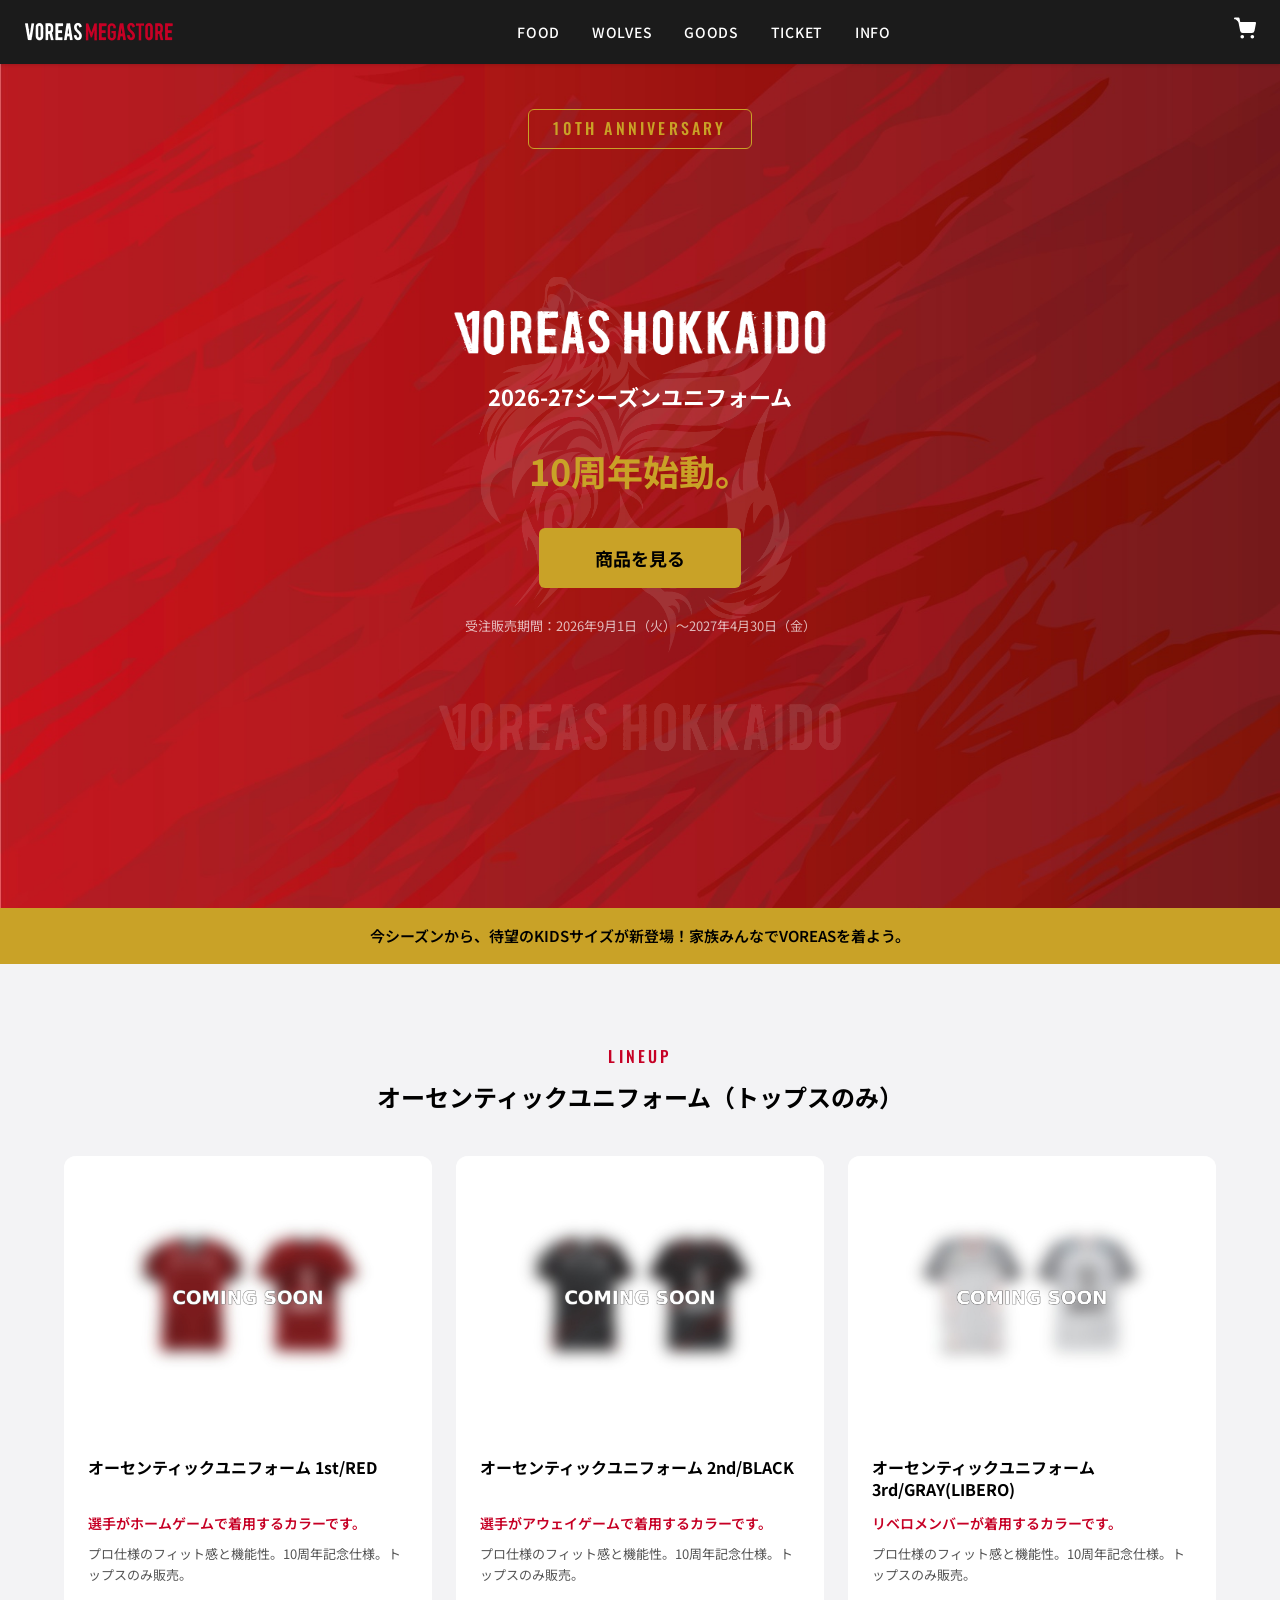
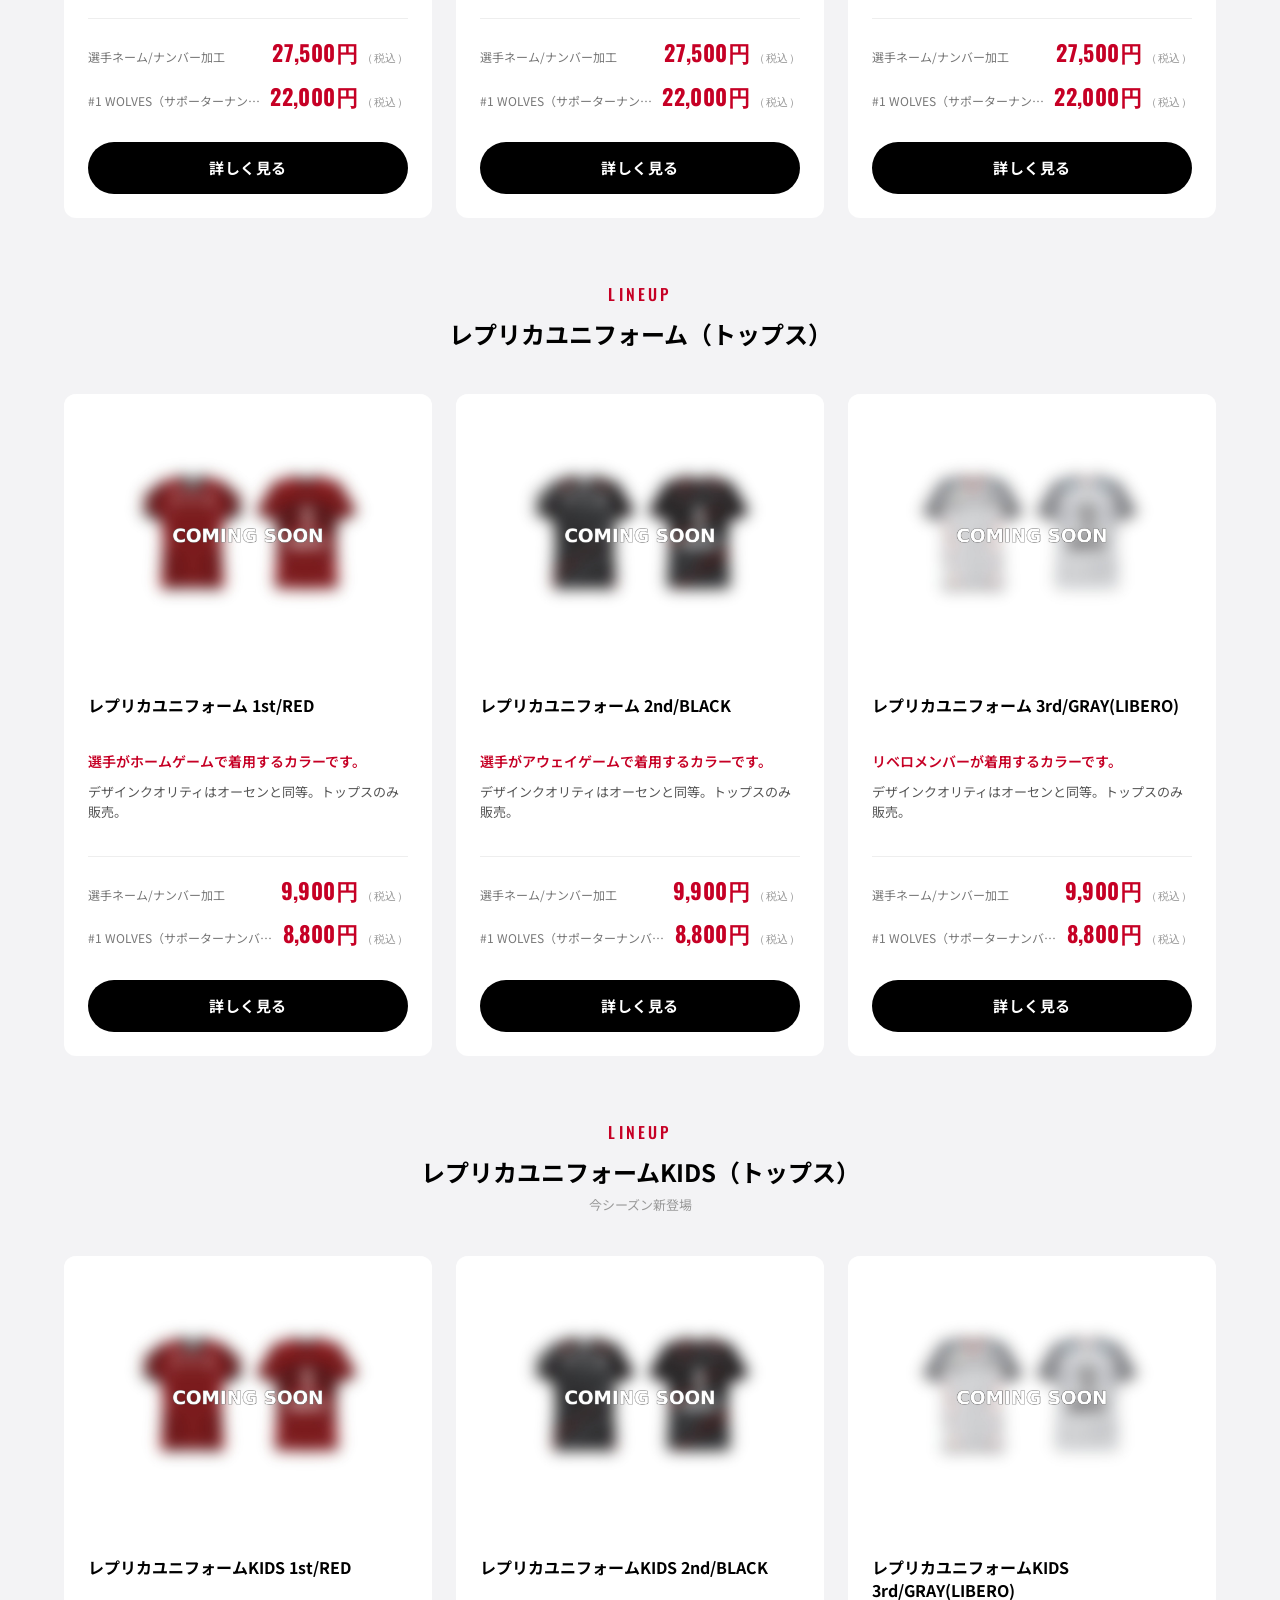
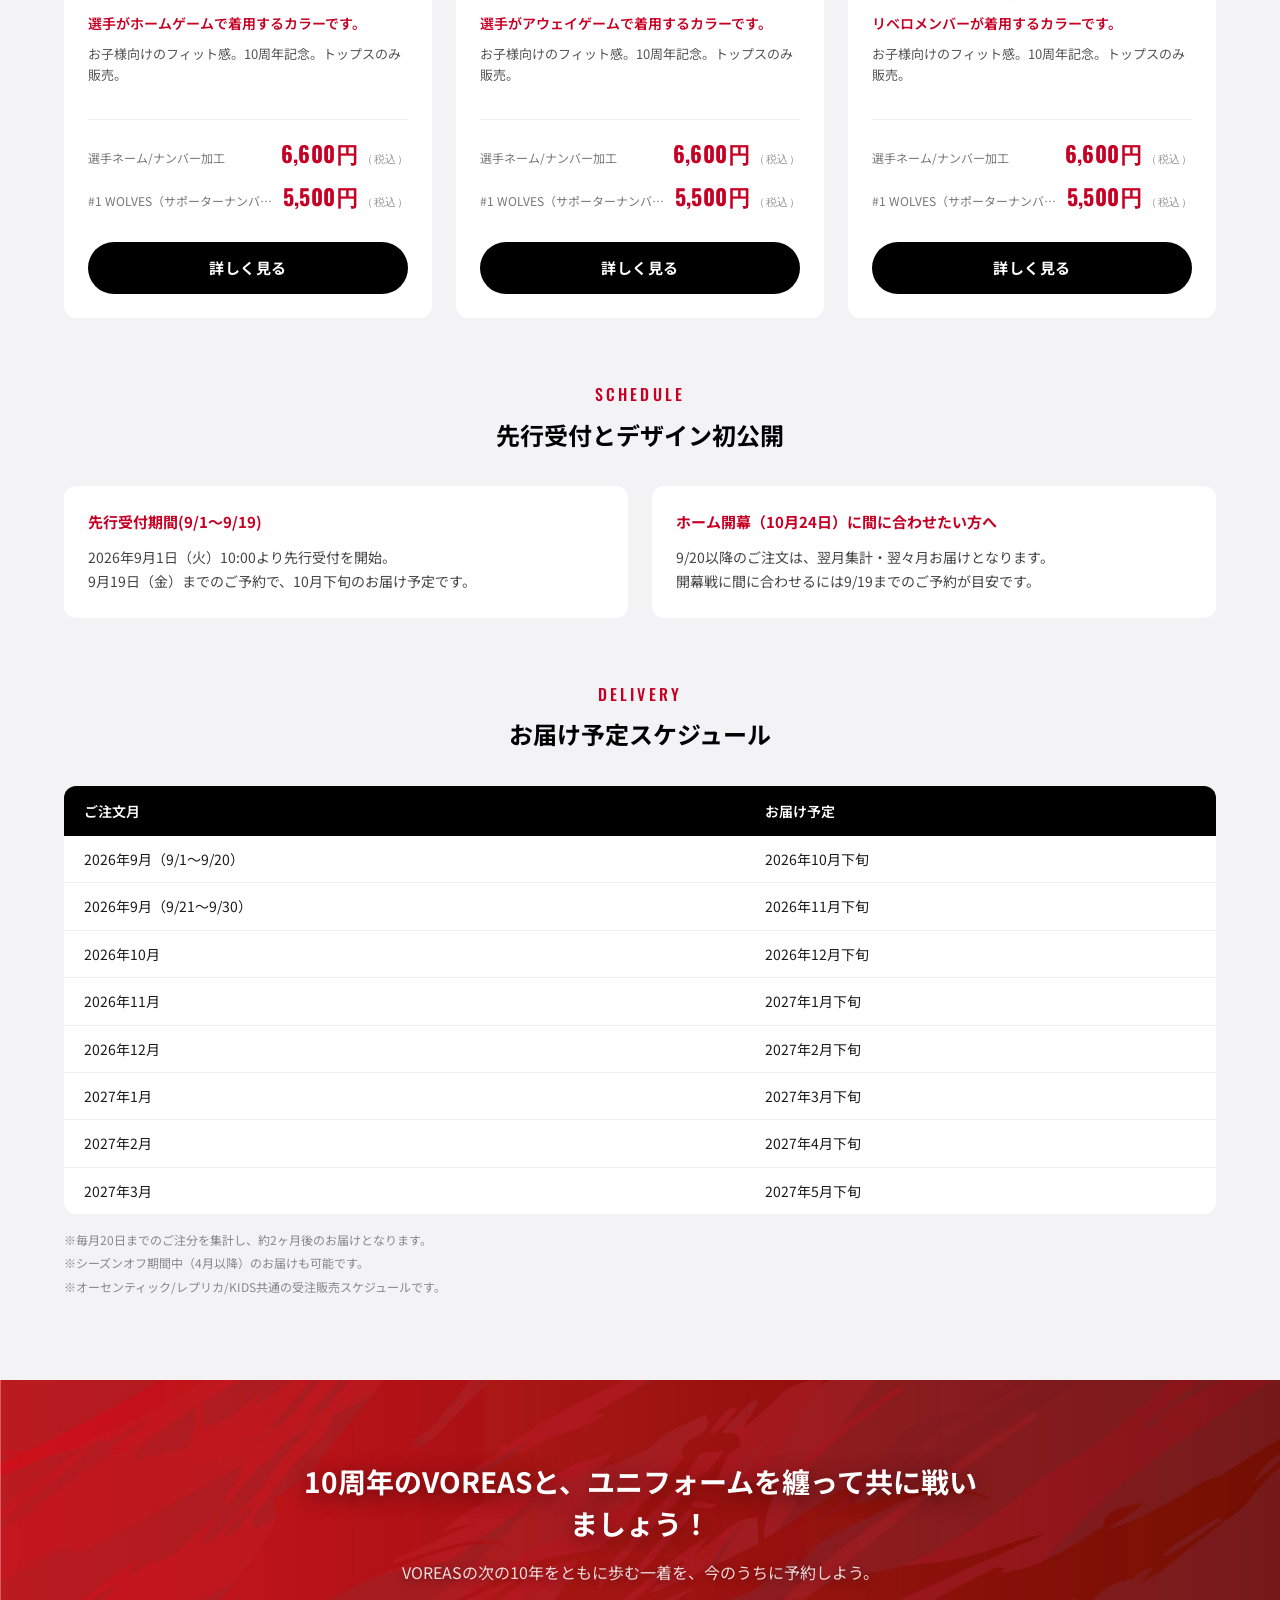
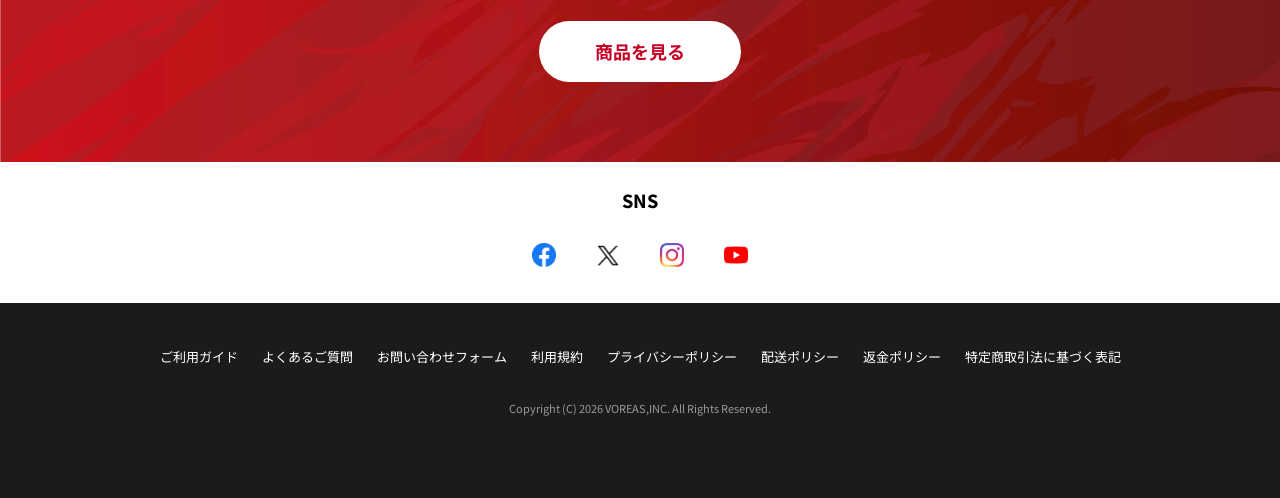
==== commit 142b1c94: "fix: Update home opener date text to 10月24日" ====
--- a/index.html
+++ b/index.html
@@ -232,7 +232,7 @@
               <p>2026年9月1日（火）10:00より先行受付を開始。<br>9月19日（金）までのご予約で、10月下旬のお届け予定です。</p>
             </div>
             <div class="ec-schedule__col">
-              <h3 class="ec-schedule__heading">ホーム開幕(10/31・11/1)に間に合わせたい方へ</h3>
+              <h3 class="ec-schedule__heading">ホーム開幕（10月24日）に間に合わせたい方へ</h3>
               <p>9/20以降のご注文は、翌月集計・翌々月お届けとなります。<br>開幕戦に間に合わせるには9/19までのご予約が目安です。</p>
             </div>
           </div>
@@ -271,7 +271,7 @@
     <section class="lp-cta">
       <div class="lp-cta__content">
         <h2 class="lp-cta__title">10周年のVOREASと、ユニフォームを<br class="sp-only">纏って共に戦いましょう！</h2>
-        <p class="lp-cta__subtitle">VOREASの次の10年をともに歩む一着を、今のうちに予約しよう。</p>
+        <p class="lp-cta__subtitle">VOREASの次の10年をともに歩む一着を、<br class="sp-only">今のうちに予約しよう。</p>
         <a href="/#ec-section" class="lp-cta__btn">商品を見る</a>
       </div>
     </section>
@@ -319,6 +319,12 @@
       '.ec-card, .ec-block__label, .ec-block__title, .lp-cta__content, .feature-columns__col'
     );
 
+    // Fix: hero button gets is-visible after fade-in animation completes
+    var heroBtn = document.querySelector('.lp-hero__btn');
+    if (heroBtn) {
+      setTimeout(function() { heroBtn.classList.add('is-visible'); }, 600);
+    }
+
     if (!('IntersectionObserver' in window) || !targets.length) {
       targets.forEach(function(el) { el.style.opacity = '1'; });
       return;
--- a/css/style-v2.css
+++ b/css/style-v2.css
@@ -280,7 +280,7 @@
 
 @media (max-width: 768px) {
   .lp-hero {
-    min-height: 70vh;
+    min-height: 85vh;
   }
   .lp-hero__title {
     font-size: 36px;
@@ -959,10 +959,16 @@
     display: inline;
   }
 
-  /* 1. VOREAS HOKKAIDO image — enlarge from 38vw to 80vw */
+  /* 1. VOREAS HOKKAIDO image — enlarge but keep button visible */
   .lp-hero__title img {
-    width: 80vw !important;
-    margin-bottom: -8vw !important;
+    width: 62vw !important;
+    margin-bottom: -4vw !important;
+  }
+
+  /* Wolf mark background — enlarge for mobile */
+  .lp-hero__bg::before {
+    width: 75vw !important;
+    height: 75vw !important;
   }
 
   /* 2. KIDS band — line break after 新登場！ + better spacing */
@@ -989,6 +995,7 @@
   .lp-cta__subtitle {
     font-size: 14px;
     line-height: 1.8;
+    word-break: keep-all;
   }
 
   /* 5. Scroll animations — fade-in-up for cards and sections */
@@ -1019,13 +1026,13 @@
   .lp-hero__text-area > * {
     opacity: 0;
     transform: translateY(20px);
-    animation: heroFadeIn 0.8s ease-out forwards;
-  }
-
-  .lp-hero__text-area > *:nth-child(1) { animation-delay: 0.2s; }
-  .lp-hero__text-area > *:nth-child(2) { animation-delay: 0.4s; }
-  .lp-hero__text-area > *:nth-child(3) { animation-delay: 0.6s; }
-  .lp-hero__text-area > *:nth-child(4) { animation-delay: 0.8s; }
+    animation: heroFadeIn 0.6s ease-out forwards;
+  }
+
+  .lp-hero__text-area > *:nth-child(1) { animation-delay: 0.1s; }
+  .lp-hero__text-area > *:nth-child(2) { animation-delay: 0.25s; }
+  .lp-hero__text-area > *:nth-child(3) { animation-delay: 0.4s; }
+  .lp-hero__text-area > *:nth-child(4) { animation-delay: 0.55s; }
 
   .lp-hero__anniversary {
     opacity: 0;
@@ -1075,9 +1082,13 @@
     transform: translateY(0);
   }
 
-  /* Hero button pulse */
+  /* Hero button pulse — only after fade-in completes, use transform not animation */
   .lp-hero__btn {
-    animation: btnPulse 2s ease-in-out 1.5s infinite;
+    transition: transform 0.3s ease-in-out;
+  }
+
+  .lp-hero__btn.is-visible {
+    animation: btnPulse 2s ease-in-out infinite;
   }
 }
 
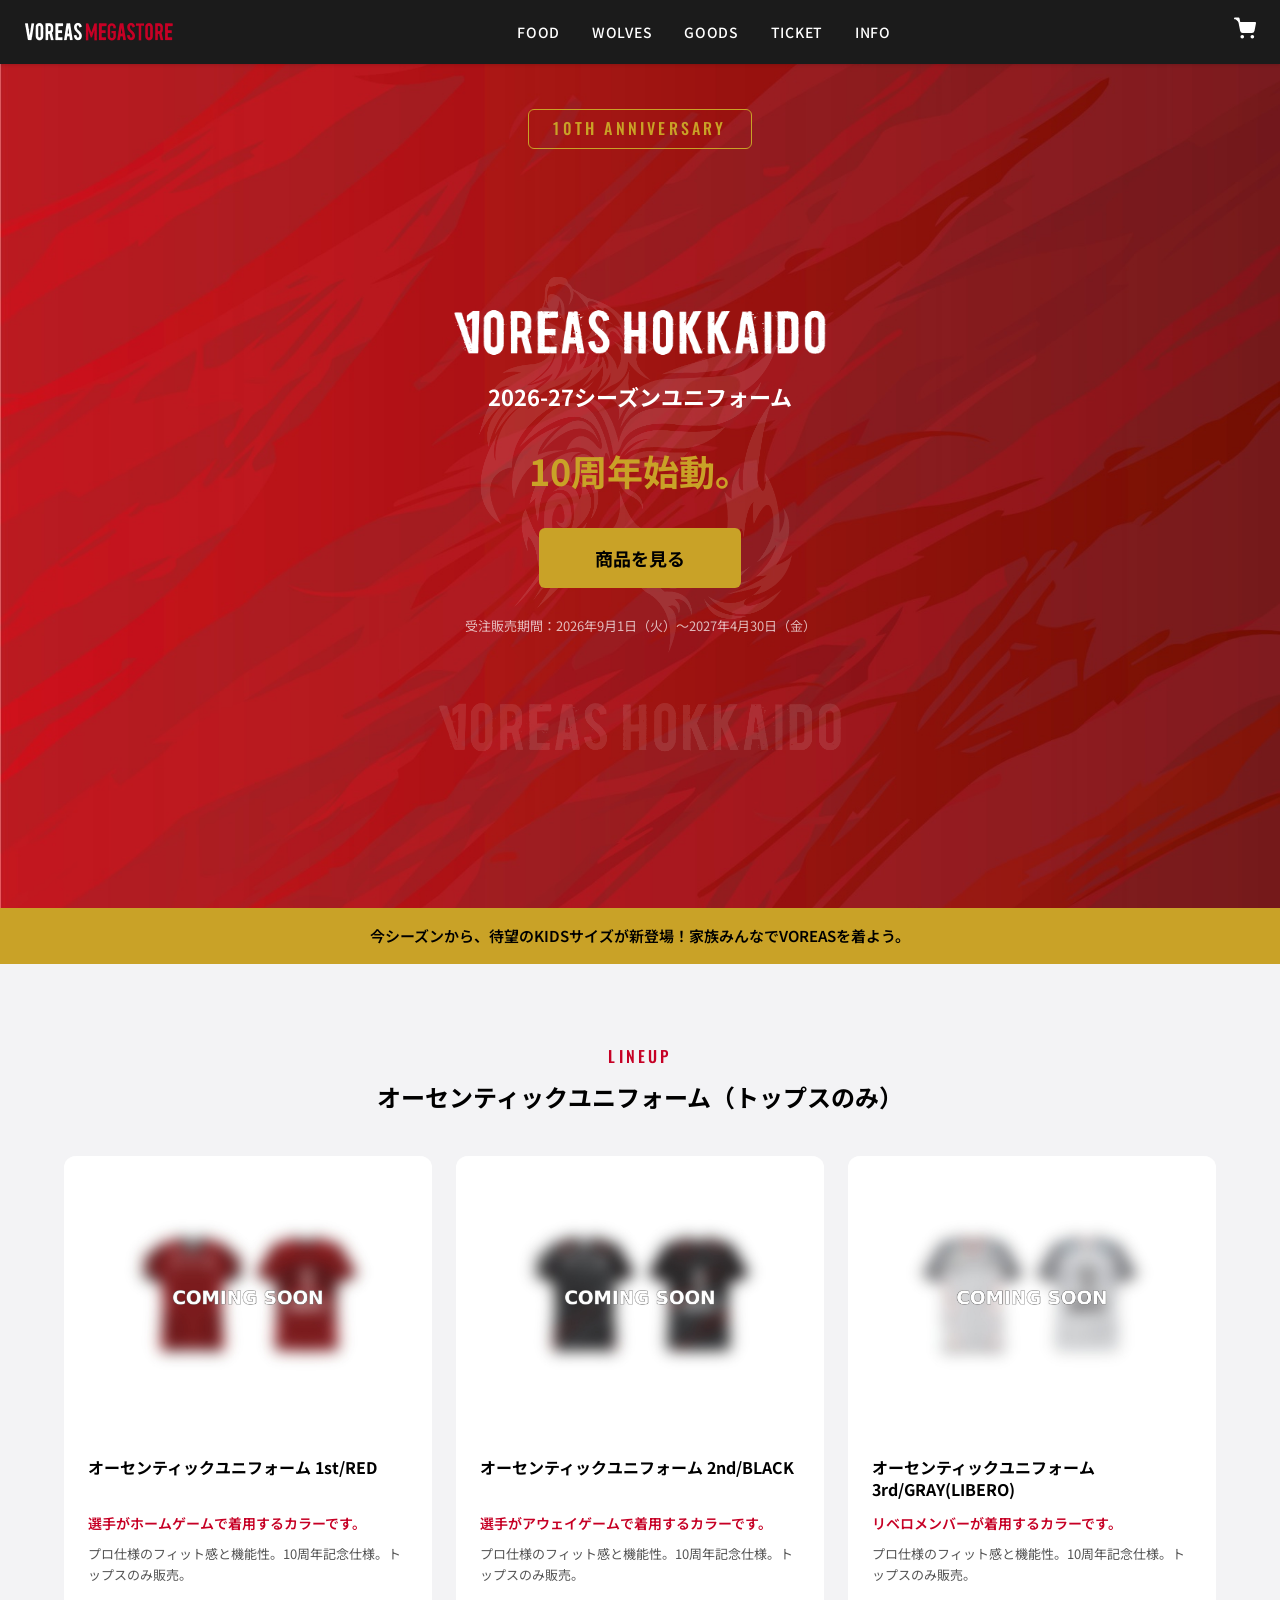
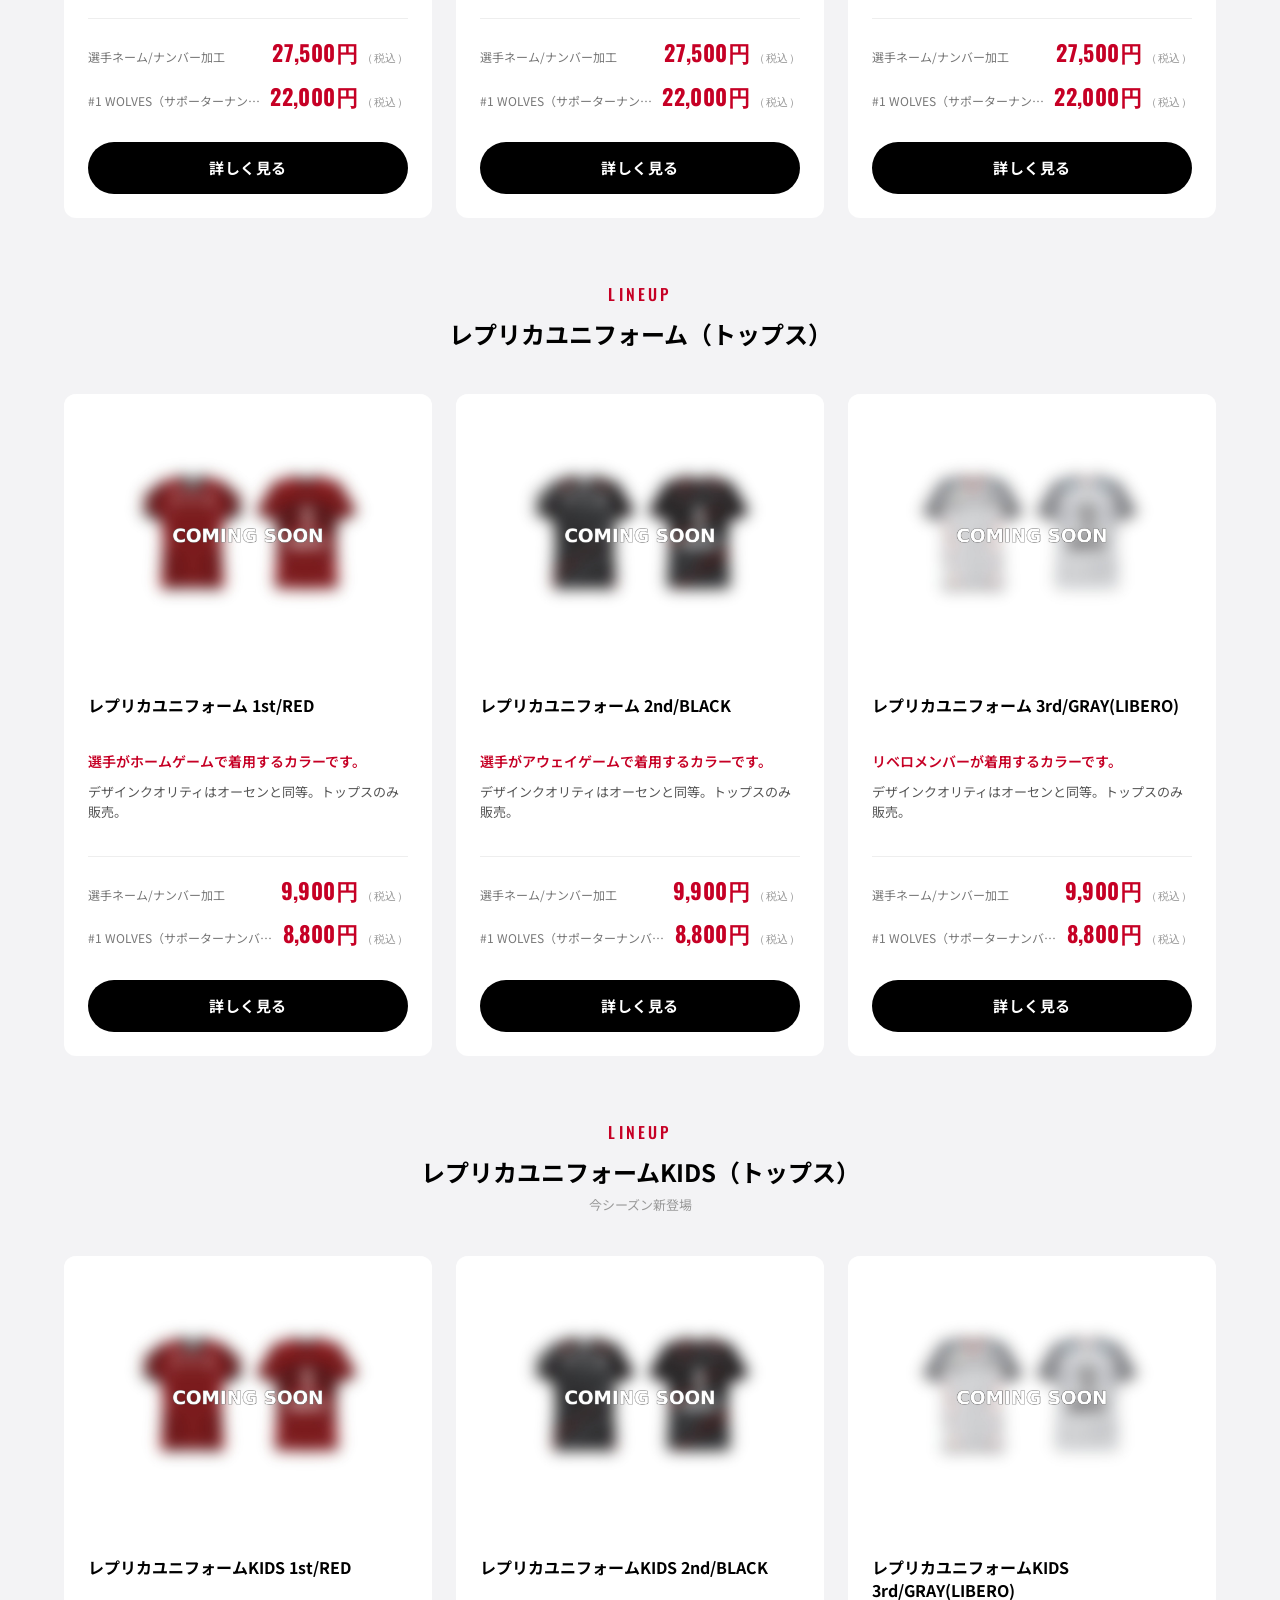
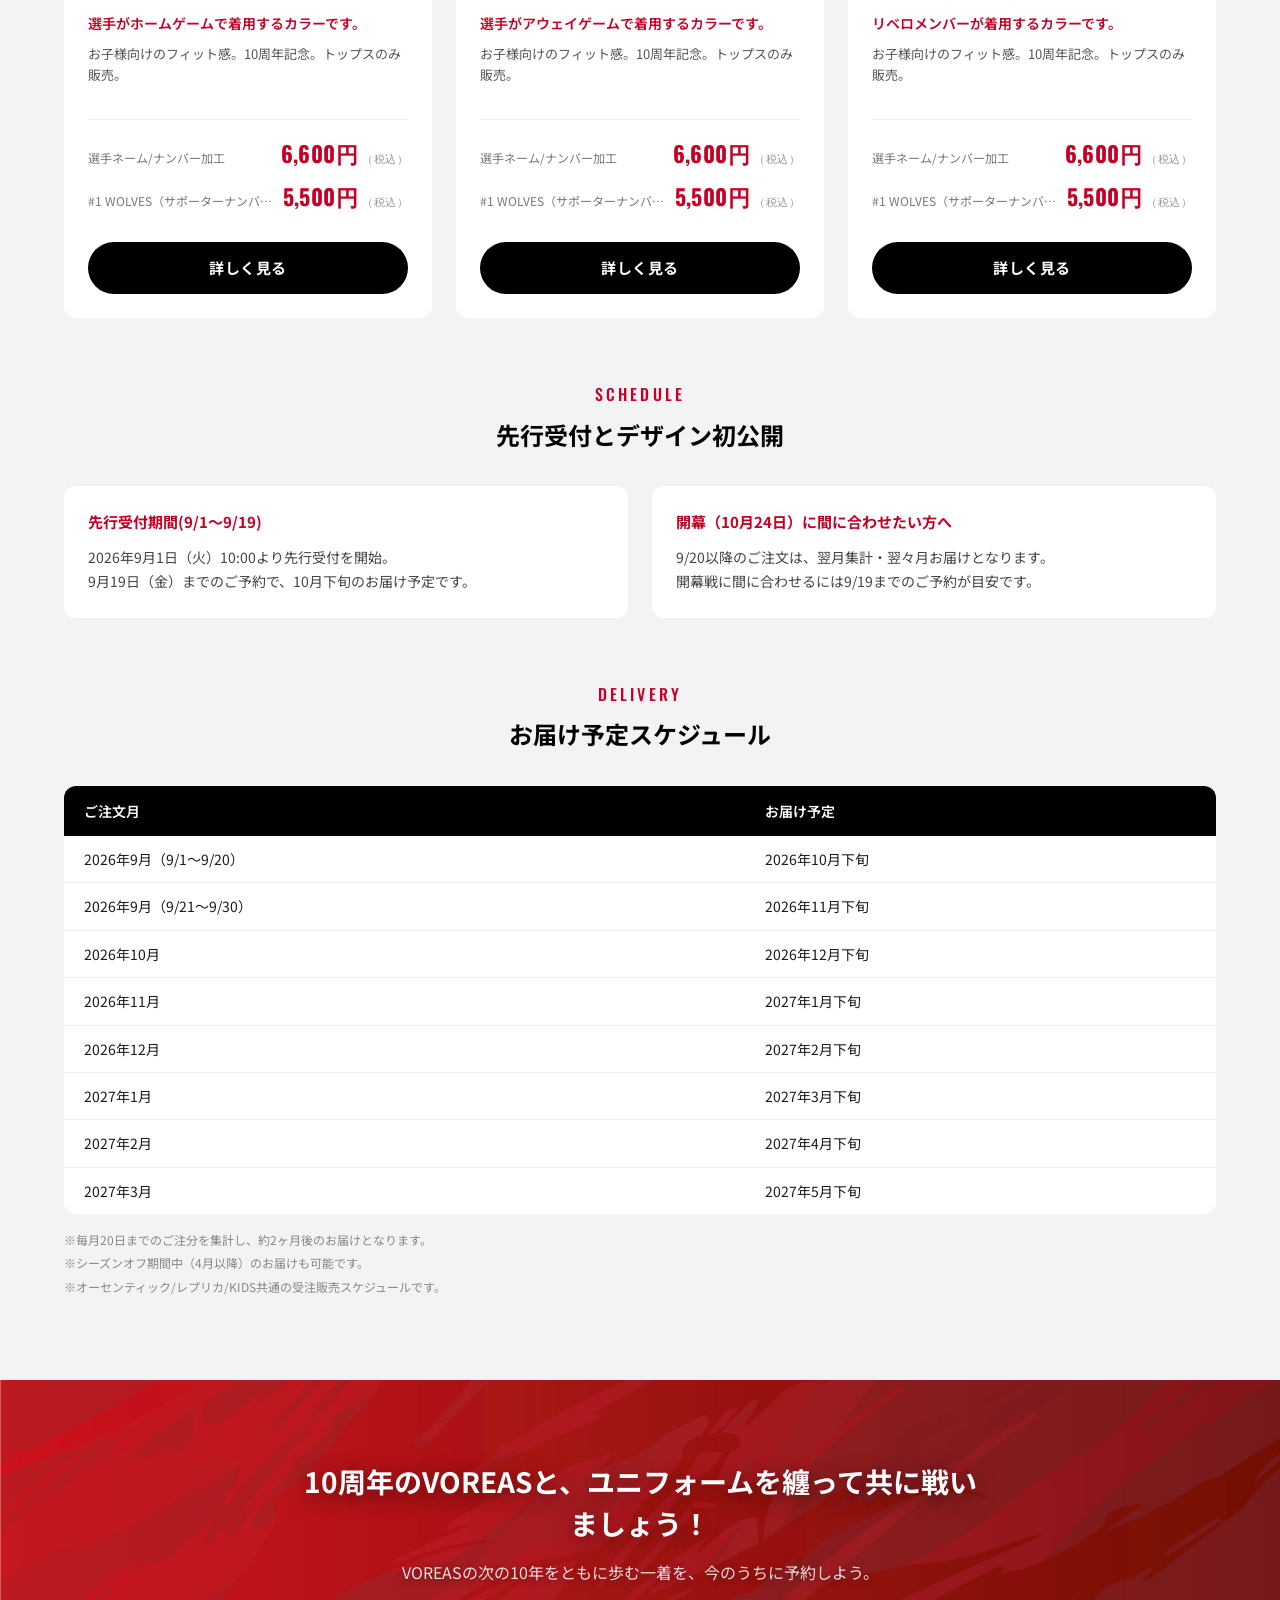
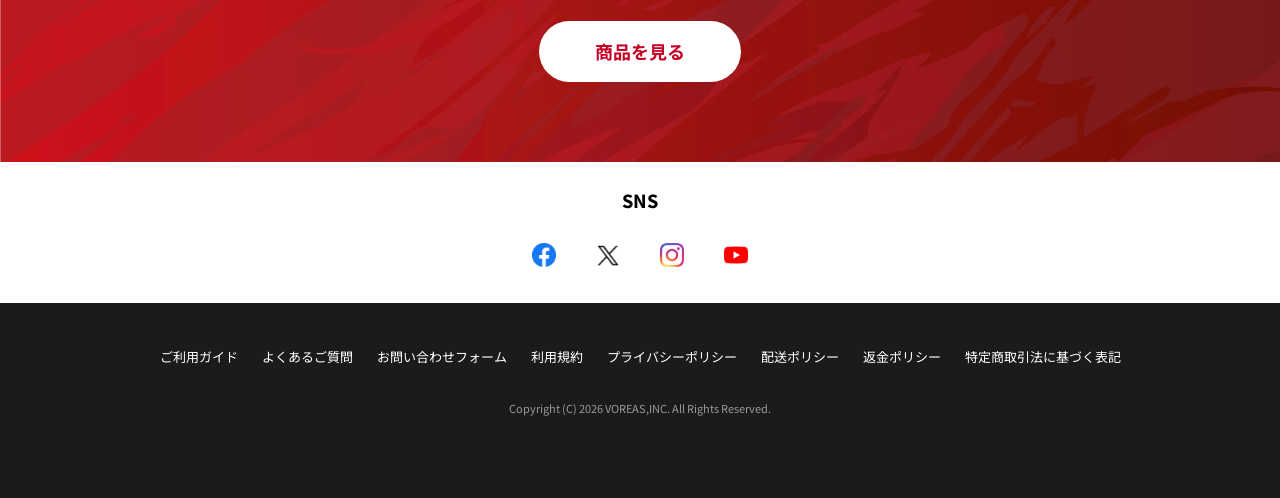
==== commit 842d4fff: "fix: Update opening match text — ホーム開幕(10/31・11/1) → 開幕（10月24日）" ====
--- a/index.html
+++ b/index.html
@@ -232,7 +232,7 @@
               <p>2026年9月1日（火）10:00より先行受付を開始。<br>9月19日（金）までのご予約で、10月下旬のお届け予定です。</p>
             </div>
             <div class="ec-schedule__col">
-              <h3 class="ec-schedule__heading">ホーム開幕（10月24日）に間に合わせたい方へ</h3>
+              <h3 class="ec-schedule__heading">開幕（10月24日）に間に合わせたい方へ</h3>
               <p>9/20以降のご注文は、翌月集計・翌々月お届けとなります。<br>開幕戦に間に合わせるには9/19までのご予約が目安です。</p>
             </div>
           </div>
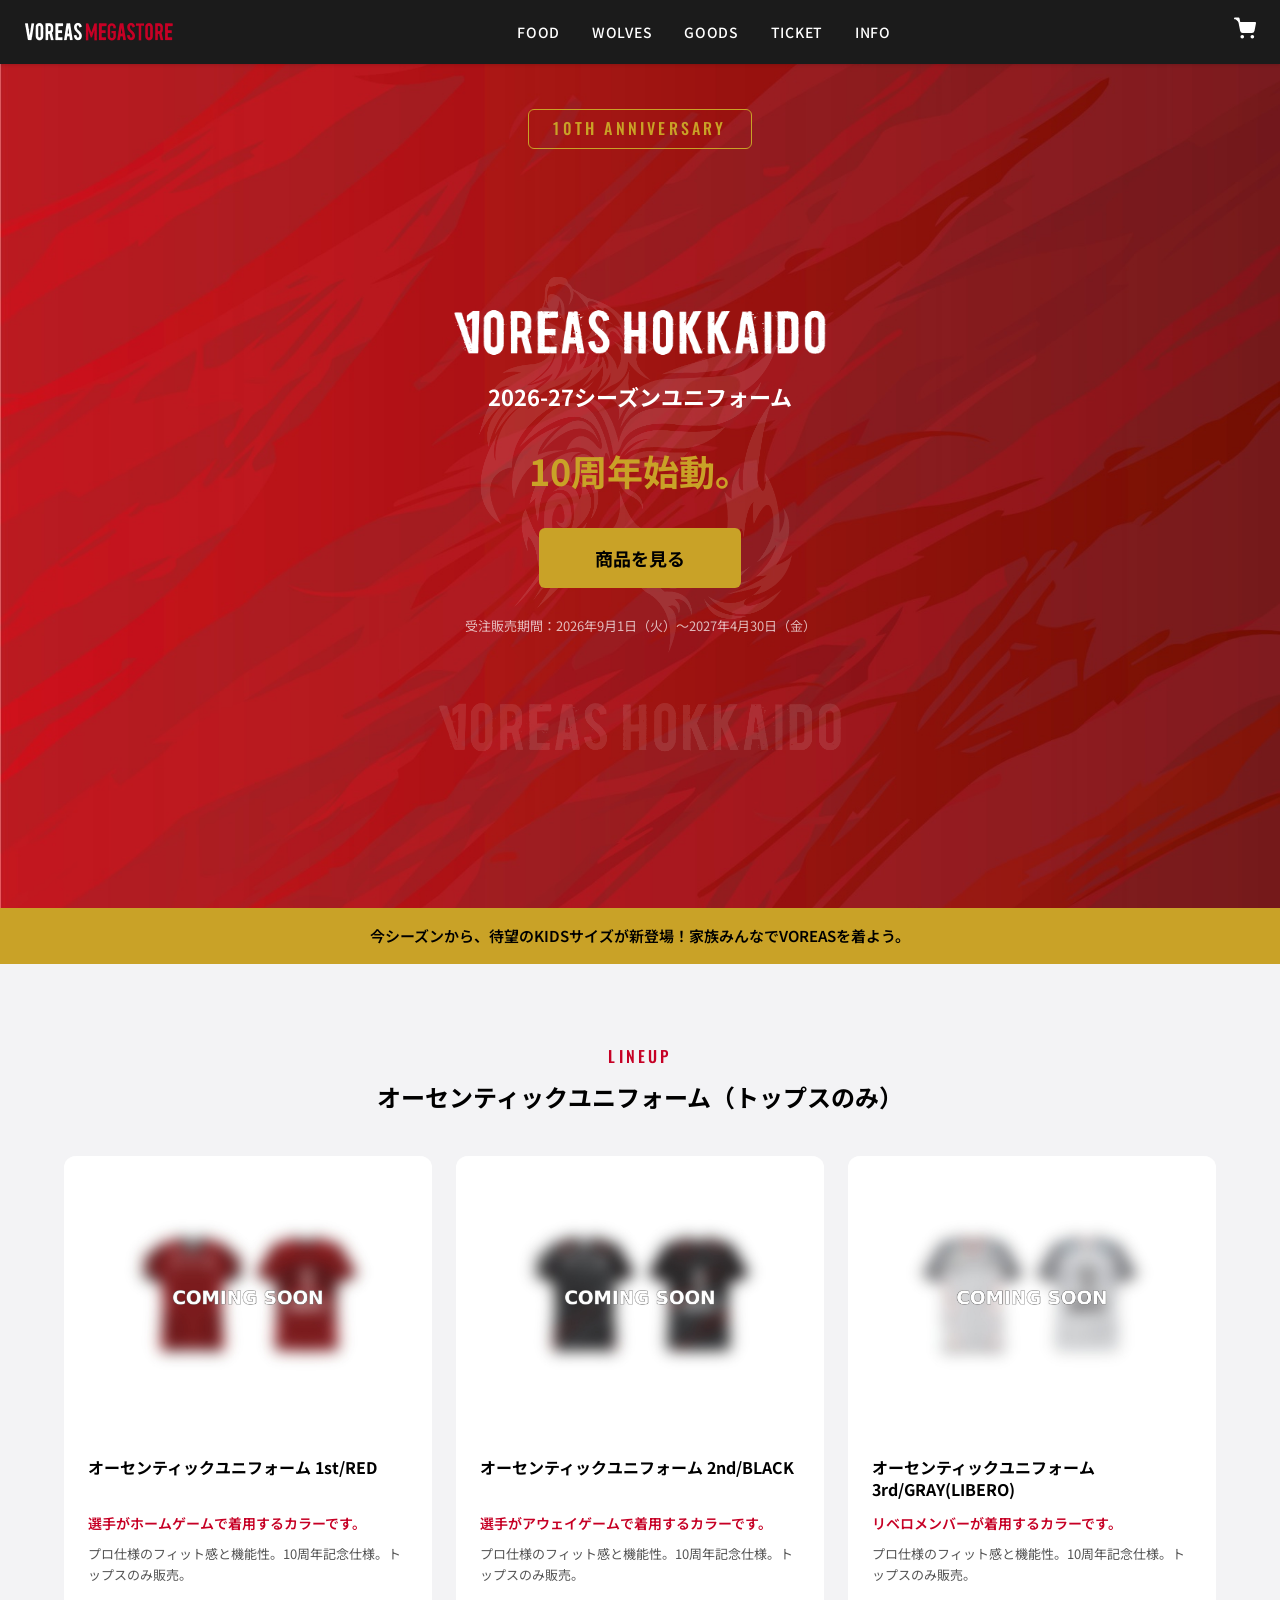
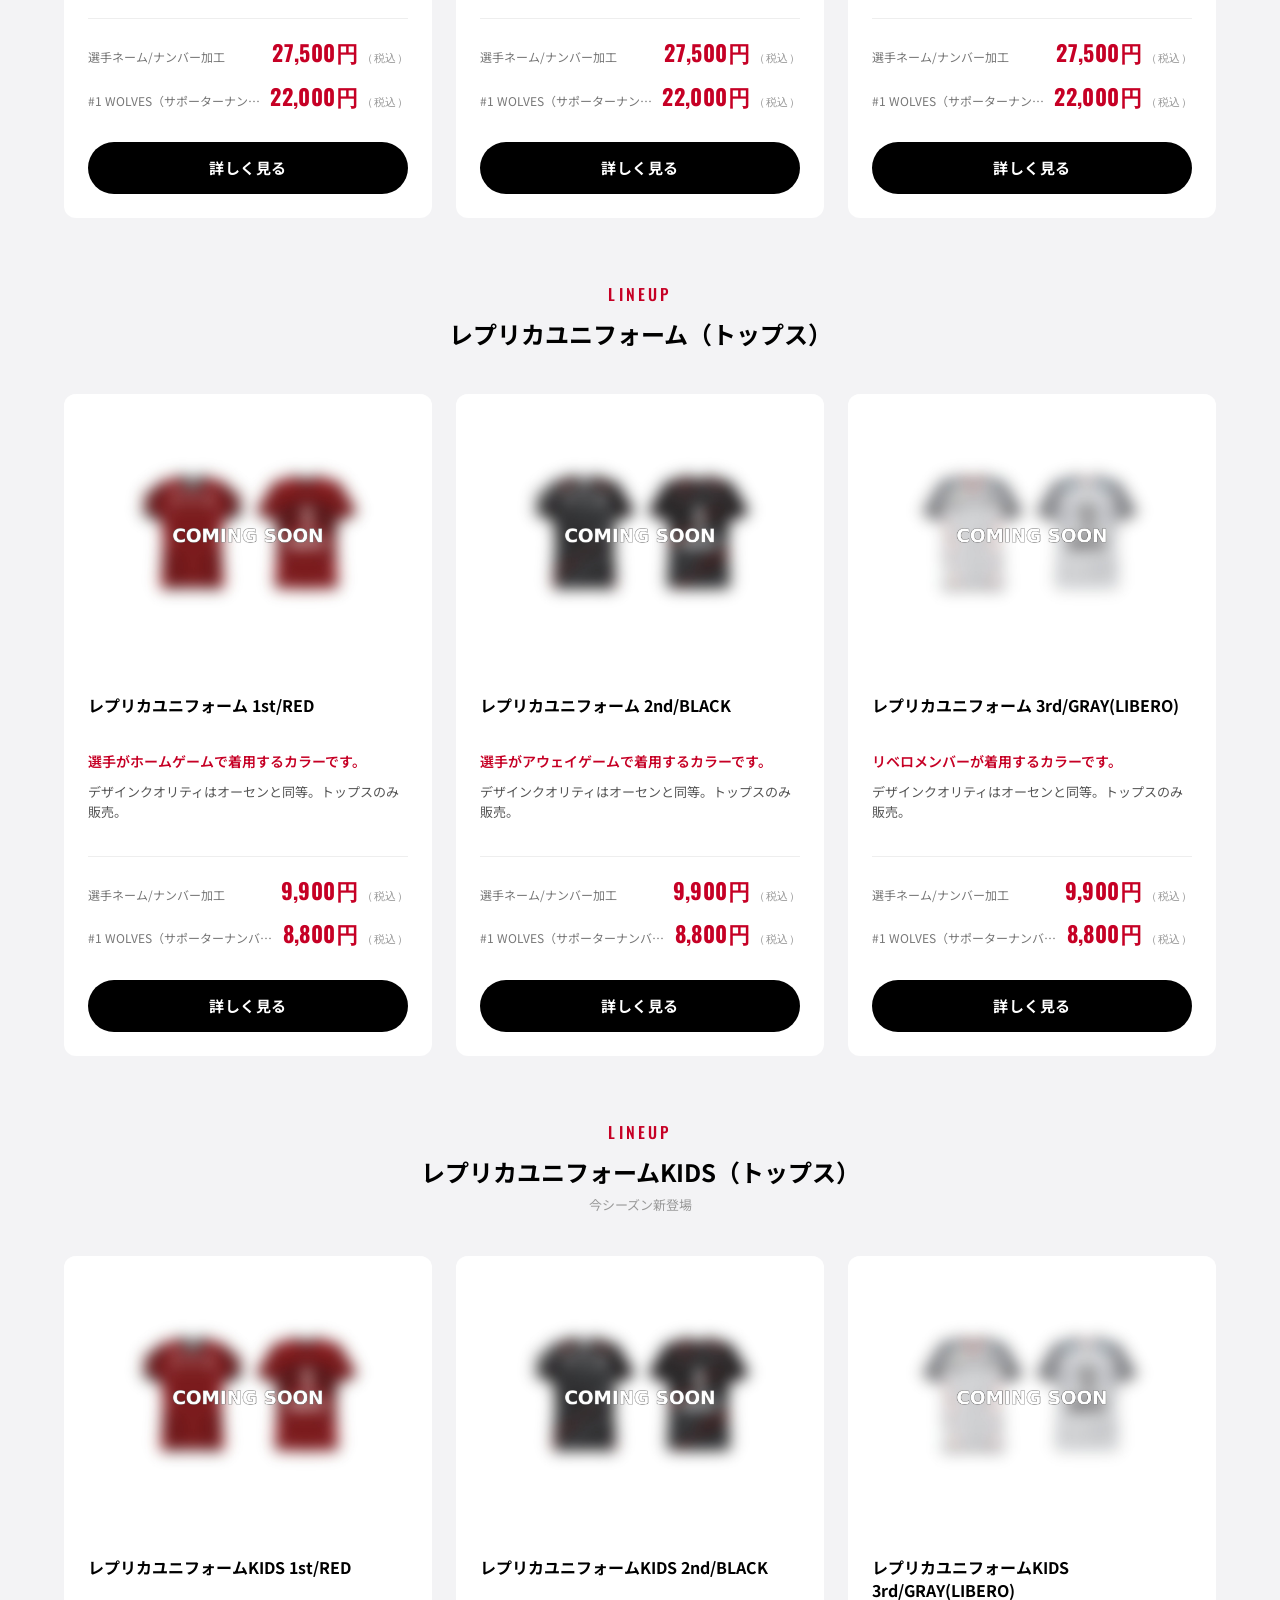
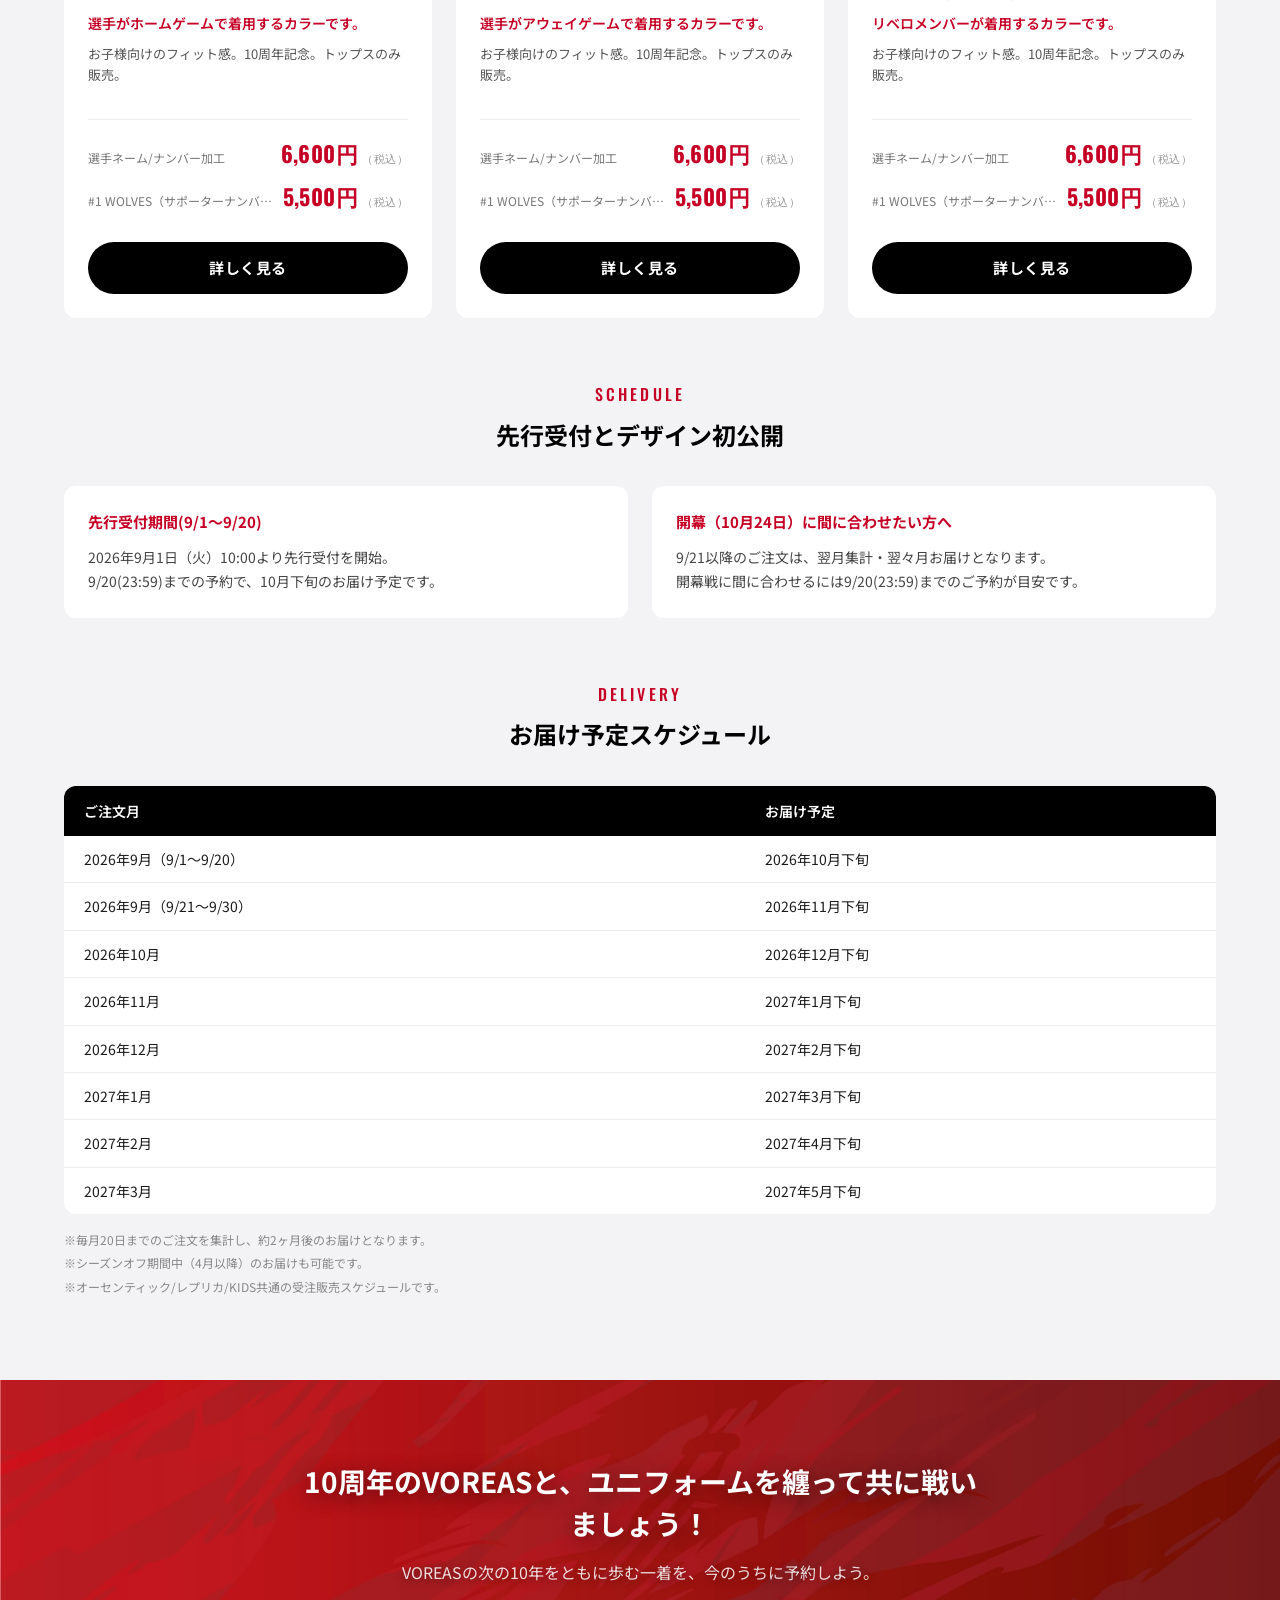
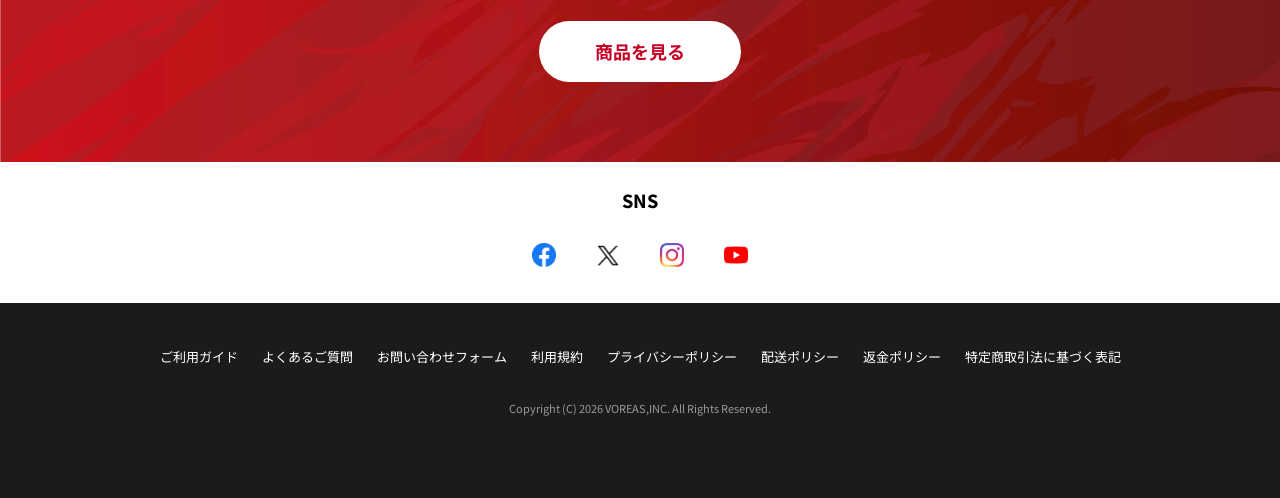
==== commit 2dca23df: "fix: Update pre-order deadline copy — 9/19 → 9/20(23:59), fix ご注文 typo" ====
--- a/index.html
+++ b/index.html
@@ -228,12 +228,12 @@
           <h2 class="ec-block__title">先行受付とデザイン初公開</h2>
           <div class="ec-schedule">
             <div class="ec-schedule__col">
-              <h3 class="ec-schedule__heading">先行受付期間(9/1〜9/19)</h3>
-              <p>2026年9月1日（火）10:00より先行受付を開始。<br>9月19日（金）までのご予約で、10月下旬のお届け予定です。</p>
+              <h3 class="ec-schedule__heading">先行受付期間(9/1〜9/20)</h3>
+              <p>2026年9月1日（火）10:00より先行受付を開始。<br>9/20(23:59)までの予約で、10月下旬のお届け予定です。</p>
             </div>
             <div class="ec-schedule__col">
               <h3 class="ec-schedule__heading">開幕（10月24日）に間に合わせたい方へ</h3>
-              <p>9/20以降のご注文は、翌月集計・翌々月お届けとなります。<br>開幕戦に間に合わせるには9/19までのご予約が目安です。</p>
+              <p>9/21以降のご注文は、翌月集計・翌々月お届けとなります。<br>開幕戦に間に合わせるには9/20(23:59)までのご予約が目安です。</p>
             </div>
           </div>
         </div>
@@ -258,7 +258,7 @@
             </tbody>
           </table>
           <div class="ec-table__notes">
-            <p>※毎月20日までのご注分を集計し、約2ヶ月後のお届けとなります。</p>
+            <p>※毎月20日までのご注文を集計し、約2ヶ月後のお届けとなります。</p>
             <p>※シーズンオフ期間中（4月以降）のお届けも可能です。</p>
             <p>※オーセンティック/レプリカ/KIDS共通の受注販売スケジュールです。</p>
           </div>
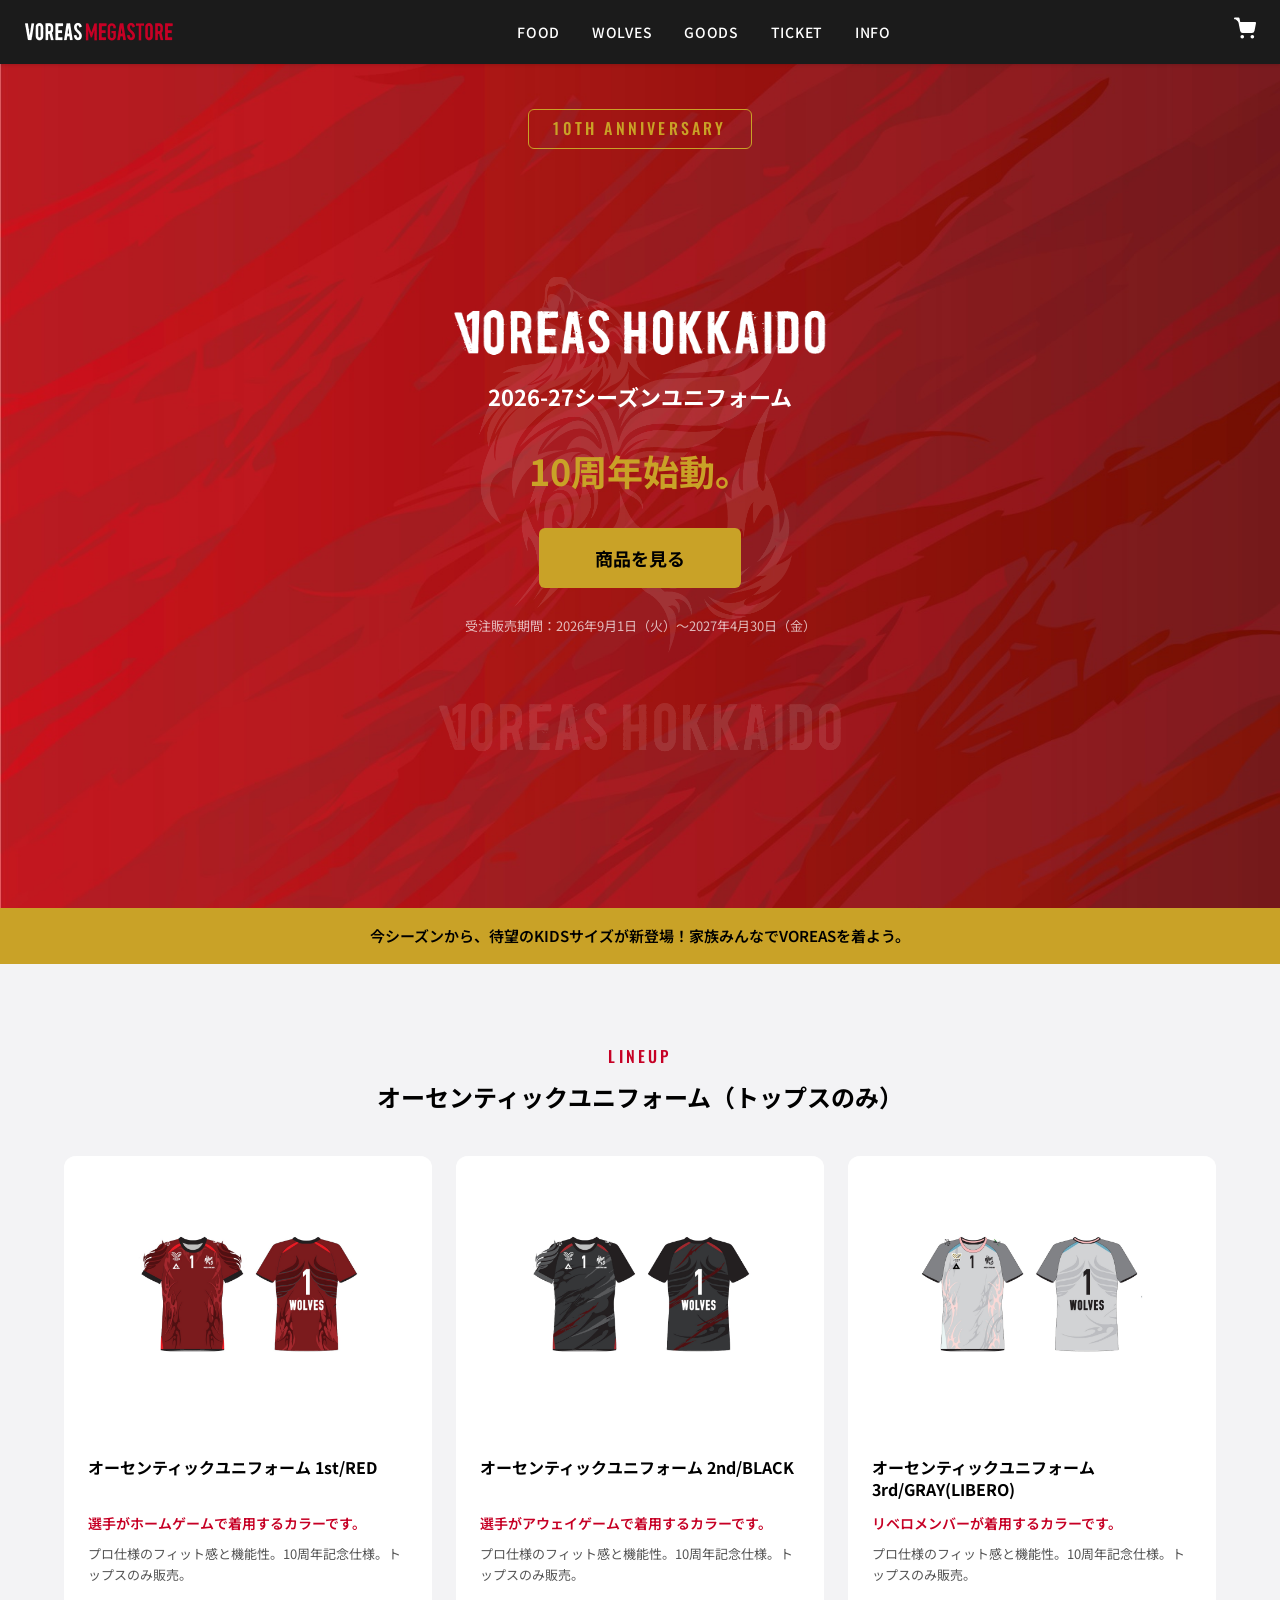
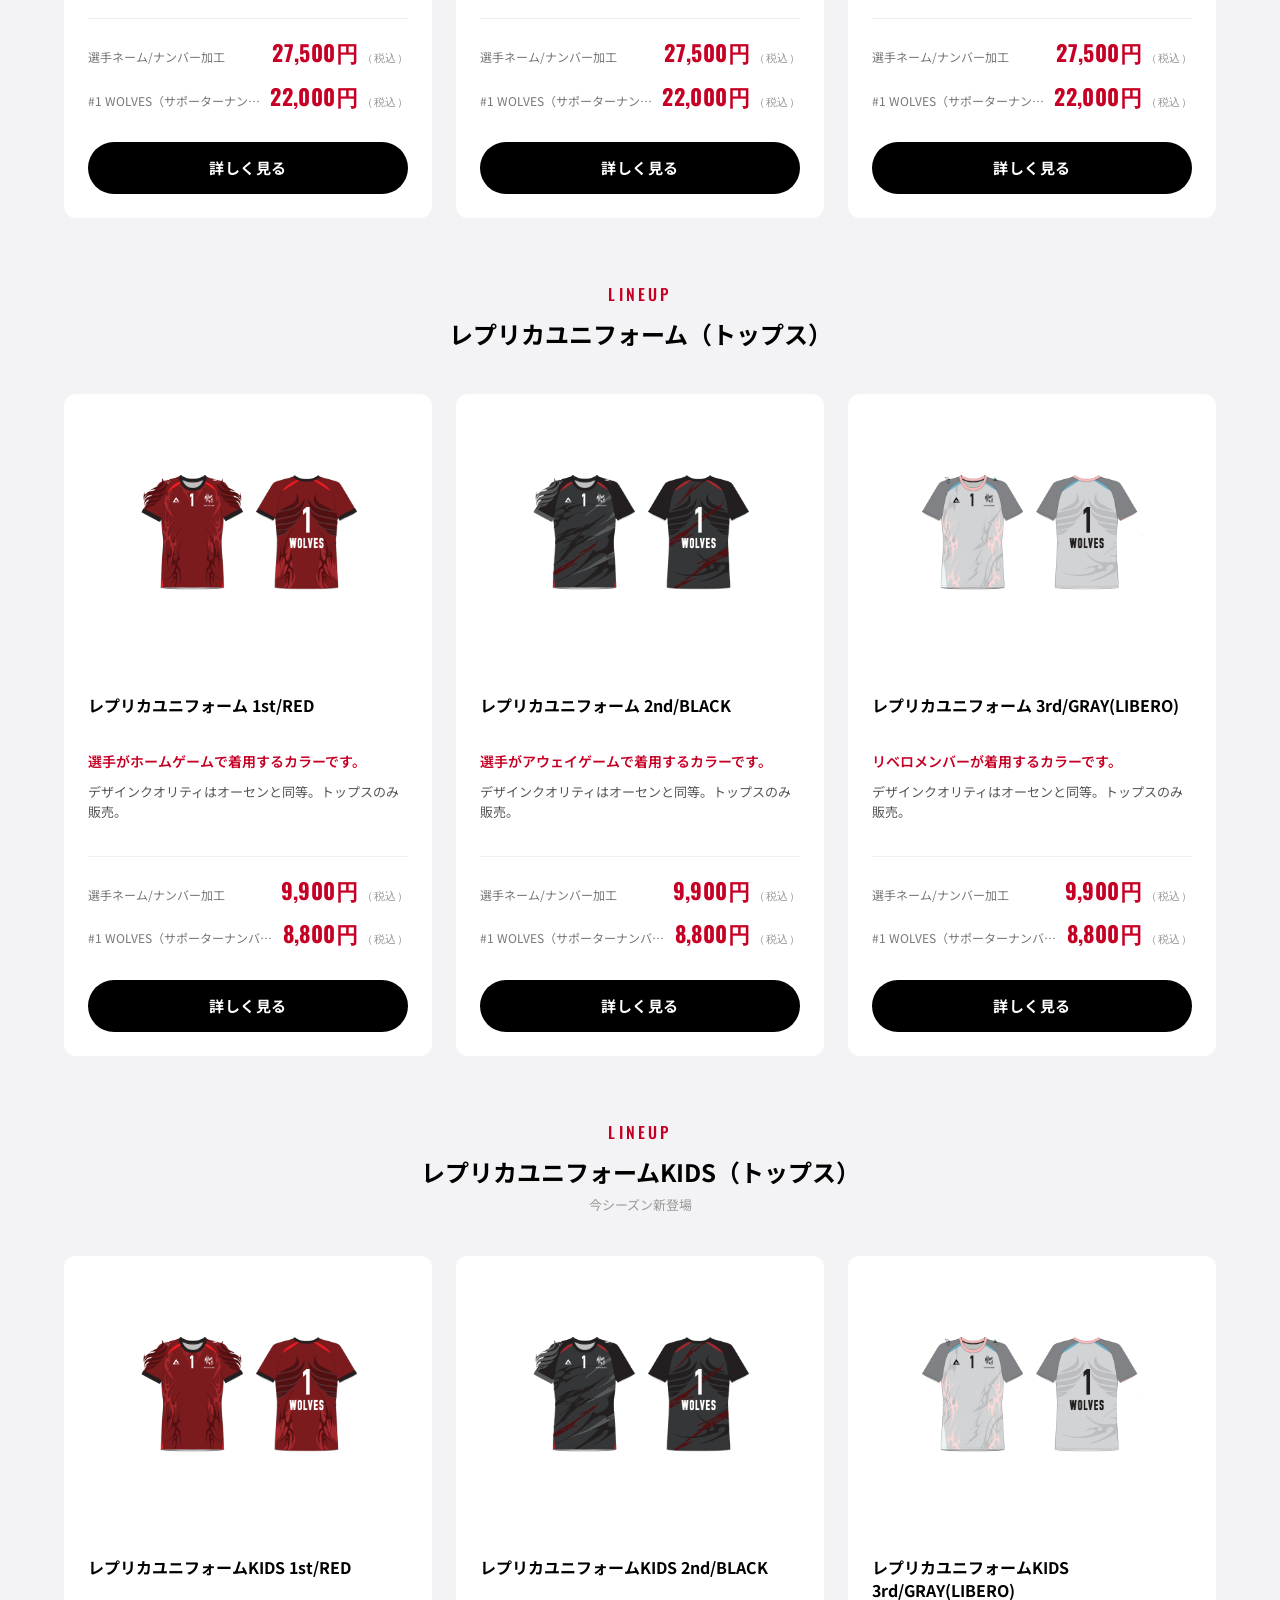
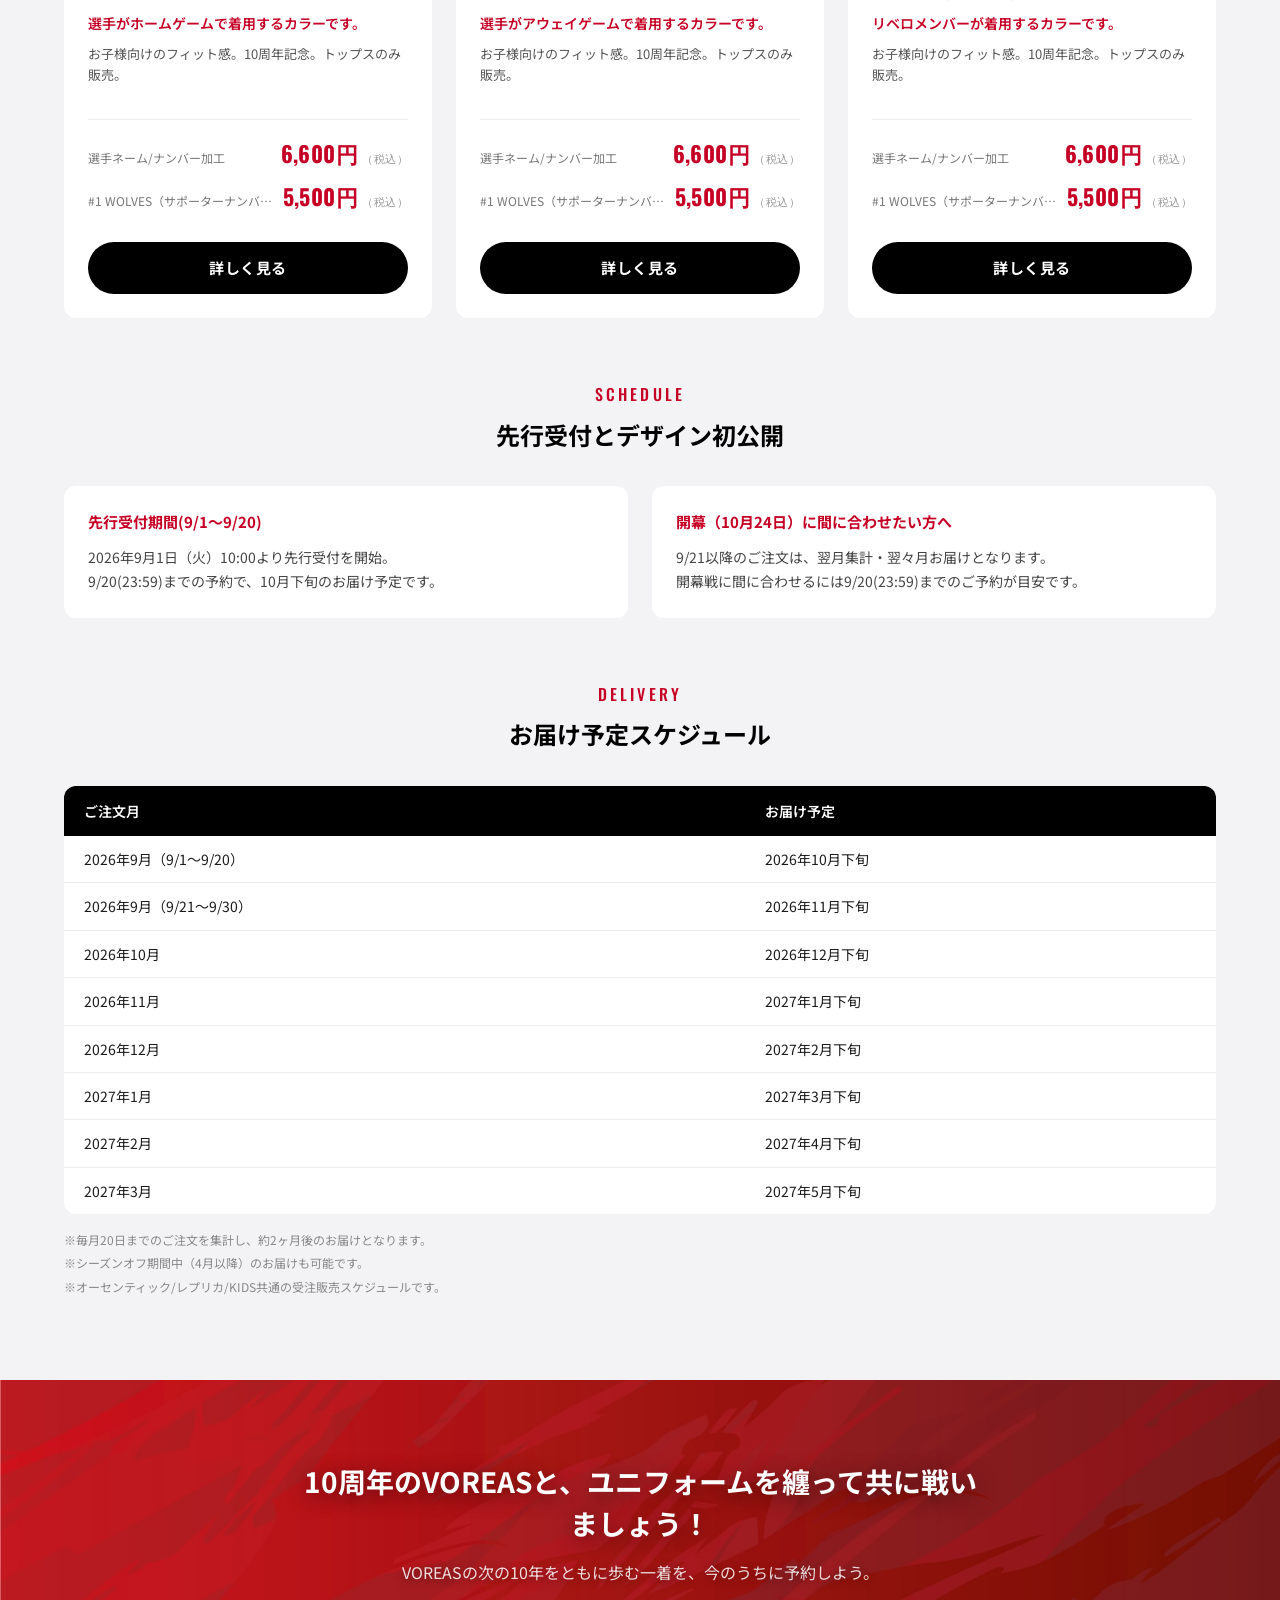
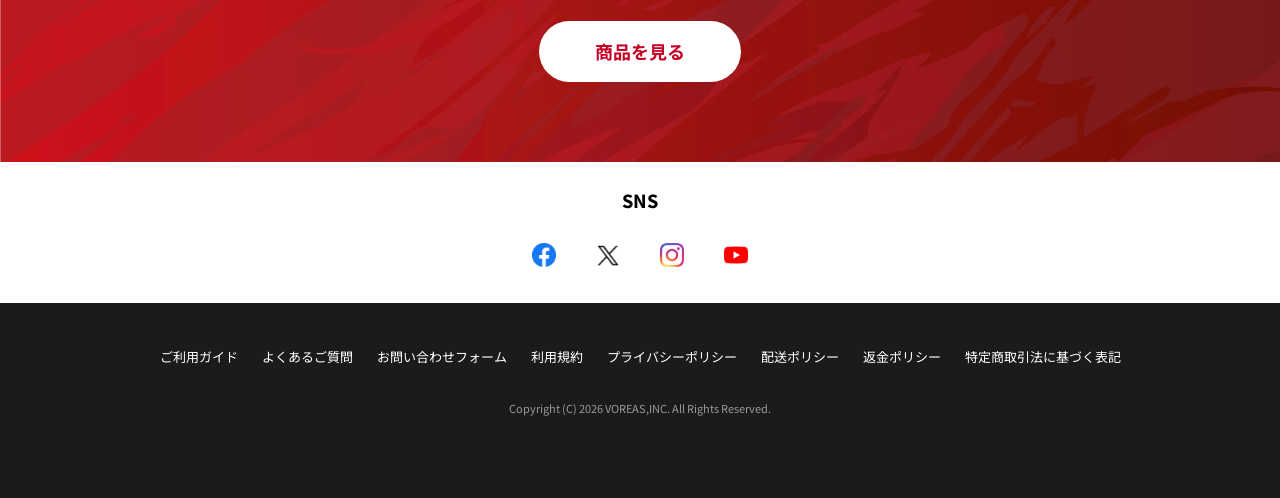
==== commit 0e67b258: "feat: Replace COMING SOON uniform images with real product photos - Authentic: 26-27 red/black/gray " ====
--- a/index.html
+++ b/index.html
@@ -78,7 +78,7 @@
           <div class="ec-grid">
             <div class="ec-card">
               <div class="ec-card__badge">1st / RED</div>
-              <div class="ec-card__image" style="background-image: url('images/products/uniform-2026-27-red.jpg'); background-size: cover; background-position: center;"></div>
+              <div class="ec-card__image" style="background-image: url('images/products/authentic-2026-27-red.jpg'); background-size: cover; background-position: center;"></div>
               <div class="ec-card__body">
                 <h3 class="ec-card__name">オーセンティックユニフォーム 1st/RED</h3>
                 <p class="ec-card__accent">選手がホームゲームで着用するカラーです。</p>
@@ -92,7 +92,7 @@
             </div>
             <div class="ec-card">
               <div class="ec-card__badge">2nd / BLACK</div>
-              <div class="ec-card__image" style="background-image: url('images/products/uniform-2026-27-black.jpg'); background-size: cover; background-position: center;"></div>
+              <div class="ec-card__image" style="background-image: url('images/products/authentic-2026-27-black.jpg'); background-size: cover; background-position: center;"></div>
               <div class="ec-card__body">
                 <h3 class="ec-card__name">オーセンティックユニフォーム 2nd/BLACK</h3>
                 <p class="ec-card__accent">選手がアウェイゲームで着用するカラーです。</p>
@@ -106,7 +106,7 @@
             </div>
             <div class="ec-card">
               <div class="ec-card__badge">3rd / GRAY(LIBERO)</div>
-              <div class="ec-card__image" style="background-image: url('images/products/uniform-2026-27-gray.jpg'); background-size: cover; background-position: center;"></div>
+              <div class="ec-card__image" style="background-image: url('images/products/authentic-2026-27-gray.jpg'); background-size: cover; background-position: center;"></div>
               <div class="ec-card__body">
                 <h3 class="ec-card__name">オーセンティックユニフォーム 3rd/GRAY(LIBERO)</h3>
                 <p class="ec-card__accent">リベロメンバーが着用するカラーです。</p>
@@ -128,7 +128,7 @@
           <div class="ec-grid">
             <div class="ec-card">
               <div class="ec-card__badge">1st / RED</div>
-              <div class="ec-card__image" style="background-image: url('images/products/uniform-2026-27-red.jpg'); background-size: cover; background-position: center;"></div>
+              <div class="ec-card__image" style="background-image: url('images/products/replica-2026-27-red.png'); background-size: cover; background-position: center;"></div>
               <div class="ec-card__body">
                 <h3 class="ec-card__name">レプリカユニフォーム 1st/RED</h3>
                 <p class="ec-card__accent">選手がホームゲームで着用するカラーです。</p>
@@ -142,7 +142,7 @@
             </div>
             <div class="ec-card">
               <div class="ec-card__badge">2nd / BLACK</div>
-              <div class="ec-card__image" style="background-image: url('images/products/uniform-2026-27-black.jpg'); background-size: cover; background-position: center;"></div>
+              <div class="ec-card__image" style="background-image: url('images/products/replica-2026-27-black.png'); background-size: cover; background-position: center;"></div>
               <div class="ec-card__body">
                 <h3 class="ec-card__name">レプリカユニフォーム 2nd/BLACK</h3>
                 <p class="ec-card__accent">選手がアウェイゲームで着用するカラーです。</p>
@@ -156,7 +156,7 @@
             </div>
             <div class="ec-card">
               <div class="ec-card__badge">3rd / GRAY(LIBERO)</div>
-              <div class="ec-card__image" style="background-image: url('images/products/uniform-2026-27-gray.jpg'); background-size: cover; background-position: center;"></div>
+              <div class="ec-card__image" style="background-image: url('images/products/replica-2026-27-gray.png'); background-size: cover; background-position: center;"></div>
               <div class="ec-card__body">
                 <h3 class="ec-card__name">レプリカユニフォーム 3rd/GRAY(LIBERO)</h3>
                 <p class="ec-card__accent">リベロメンバーが着用するカラーです。</p>
@@ -179,7 +179,7 @@
           <div class="ec-grid">
             <div class="ec-card">
               <div class="ec-card__badge">1st / RED</div>
-              <div class="ec-card__image" style="background-image: url('images/products/uniform-2026-27-red.jpg'); background-size: cover; background-position: center;"></div>
+              <div class="ec-card__image" style="background-image: url('images/products/replica-2026-27-red.png'); background-size: cover; background-position: center;"></div>
               <div class="ec-card__body">
                 <h3 class="ec-card__name">レプリカユニフォームKIDS 1st/RED</h3>
                 <p class="ec-card__accent">選手がホームゲームで着用するカラーです。</p>
@@ -193,7 +193,7 @@
             </div>
             <div class="ec-card">
               <div class="ec-card__badge">2nd / BLACK</div>
-              <div class="ec-card__image" style="background-image: url('images/products/uniform-2026-27-black.jpg'); background-size: cover; background-position: center;"></div>
+              <div class="ec-card__image" style="background-image: url('images/products/replica-2026-27-black.png'); background-size: cover; background-position: center;"></div>
               <div class="ec-card__body">
                 <h3 class="ec-card__name">レプリカユニフォームKIDS 2nd/BLACK</h3>
                 <p class="ec-card__accent">選手がアウェイゲームで着用するカラーです。</p>
@@ -207,7 +207,7 @@
             </div>
             <div class="ec-card">
               <div class="ec-card__badge">3rd / GRAY(LIBERO)</div>
-              <div class="ec-card__image" style="background-image: url('images/products/uniform-2026-27-gray.jpg'); background-size: cover; background-position: center;"></div>
+              <div class="ec-card__image" style="background-image: url('images/products/replica-2026-27-gray.png'); background-size: cover; background-position: center;"></div>
               <div class="ec-card__body">
                 <h3 class="ec-card__name">レプリカユニフォームKIDS 3rd/GRAY(LIBERO)</h3>
                 <p class="ec-card__accent">リベロメンバーが着用するカラーです。</p>
